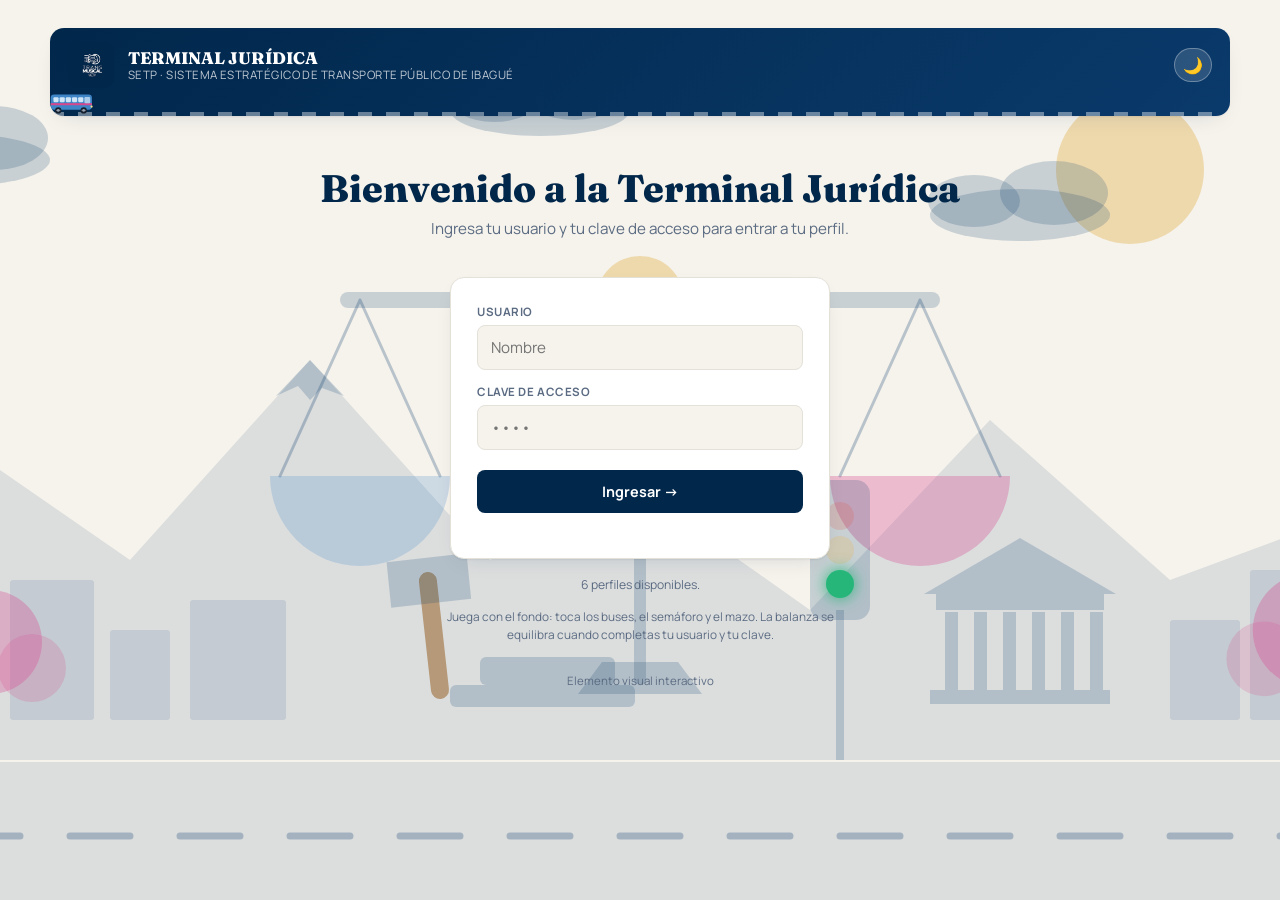
==== index.html @ da2982e4 "Terminal Juridica SETP: pagina alojada fuera de Google Co-Authored-By: Claude Sonnet 5 <noreply@anth" ====
<!DOCTYPE html>
<html lang="es">
<head>
<base target="_top">
<meta charset="utf-8">
<meta name="viewport" content="width=device-width, initial-scale=1">
<title>Terminal Jurídica · SETP</title>
<link rel="stylesheet" href="https://fonts.googleapis.com/css2?family=Fraunces:opsz,wght@9..144,600..900&family=Manrope:wght@400;500;600;700;800&family=IBM+Plex+Mono:wght@500;600&display=swap">
<style>

:root{
  --navy:#01274B; --navy-2:#0A3A6B; --blue:#3D85C6; --blue-soft:#BBD6EE;
  --ocobo:#D6488E; --ocobo-soft:#F6D6E7;
  --cream:#F6F3EC; --paper:#FFFFFF; --ink:#152238; --ink-soft:#5B6B82; --line:#E3E1D8;
  --green:#1E8F5F; --green-bg:#E3F5EC;
  --amber:#C1710A; --amber-bg:#FBEED9;
  --red:#C6362B; --red-bg:#FBE5E2;
  --shadow: 0 1px 2px rgba(1,39,75,.06), 0 8px 24px -12px rgba(1,39,75,.18);
  --radius: 14px;
}
@media (prefers-color-scheme: dark){
  :root:not([data-theme="light"]){
    --cream:#0A1526; --paper:#111F35; --ink:#EAEDF3; --ink-soft:#93A2B8; --line:#213249;
    --blue-soft:#1D3555; --ocobo-soft:#3A1E33;
    --green-bg:#123626; --amber-bg:#3A2A0C; --red-bg:#3A1613;
    --shadow: 0 1px 2px rgba(0,0,0,.4), 0 12px 28px -14px rgba(0,0,0,.6);
  }
}
:root[data-theme="dark"]{
  --cream:#0A1526; --paper:#111F35; --ink:#EAEDF3; --ink-soft:#93A2B8; --line:#213249;
  --blue-soft:#1D3555; --ocobo-soft:#3A1E33;
  --green-bg:#123626; --amber-bg:#3A2A0C; --red-bg:#3A1613;
  --shadow: 0 1px 2px rgba(0,0,0,.4), 0 12px 28px -14px rgba(0,0,0,.6);
}
*{box-sizing:border-box;}
body{background:var(--cream); color:var(--ink); font-family:'Manrope',system-ui,sans-serif; padding:0 16px; padding-block:20px 48px; min-height:100%;}
h1,h2,h3,.display{font-family:'Fraunces',Georgia,serif; text-wrap:balance;}
.mono{font-family:'IBM Plex Mono',ui-monospace,monospace; font-variant-numeric:tabular-nums;}
a{color:inherit;}
.wrap{max-width:1180px; margin:0 auto;}
button{font-family:inherit; cursor:pointer;}
input,select{font-family:inherit;}
::selection{background:var(--ocobo-soft);}

/* ---------- decorative ocobo petals ---------- */
.ocobo-field{position:relative; overflow:hidden; height:0;}
.petal{position:absolute; top:-10px; width:10px; height:14px; background:var(--ocobo); border-radius:60% 10% 60% 10%; opacity:.55; animation:fall linear infinite;}
@keyframes fall{ to{ transform:translateY(160px) rotate(200deg); opacity:0; } }
@media (prefers-reduced-motion: reduce){ .petal{animation:none; display:none;} }

/* ---------- top bar ---------- */
.topbar{display:flex; flex-wrap:wrap; align-items:center; gap:10px 14px; padding:14px 18px; background:linear-gradient(135deg,var(--navy),var(--navy-2)); border-radius:var(--radius); color:#fff; box-shadow:var(--shadow); position:relative; overflow:hidden;}
@media (max-width:560px){ .topbar .who{text-align:left;} .topbar .spacer{display:none;} .topbar{padding-bottom:16px;} }
.topbar .logo{width:46px; height:46px; border-radius:10px; flex:none; background:var(--navy);}
.topbar .brand{display:flex; flex-direction:column; line-height:1.15;}
.topbar .brand b{font-family:'Fraunces',serif; font-size:1.05rem; font-weight:800;}
.topbar .brand span{font-size:.72rem; opacity:.75; letter-spacing:.04em; text-transform:uppercase;}
.topbar .spacer{flex:1;}
.topbar .who{font-size:.85rem; text-align:right; opacity:.9;}
.topbar .who b{display:block; font-size:1rem;}
.route-track{position:absolute; left:0; right:0; bottom:0; height:3px; background:rgba(255,255,255,.18); pointer-events:none;}
.route-bus{position:absolute; bottom:-9px; font-size:20px; animation:drive 9s linear infinite;}
@keyframes drive{ 0%{left:-5%;} 100%{left:103%;} }
@media (prefers-reduced-motion: reduce){ .route-bus{animation:none; left:20px;} }
.logout-btn{background:rgba(255,255,255,.14); border:1px solid rgba(255,255,255,.3); color:#fff; padding:8px 14px; border-radius:999px; font-size:.8rem; font-weight:700;}
.logout-btn:hover{background:rgba(255,255,255,.24);}

/* ---------- login screen ---------- */
.login-hero{text-align:center; padding:38px 10px 8px;}
.login-hero h1{font-size:clamp(1.6rem,4vw,2.4rem); font-weight:800; color:var(--title); margin:10px 0 6px;}
.login-hero p{color:var(--ink-soft); max-width:480px; margin:0 auto; font-size:.95rem;}
.login-card{background:var(--paper); border:1px solid var(--line); border-radius:var(--radius); box-shadow:var(--shadow); max-width:380px; margin:30px auto 0; padding:26px 26px 22px;}
.login-card .field{display:flex; flex-direction:column; gap:6px; margin-bottom:14px;}
.login-card label{font-size:.72rem; text-transform:uppercase; letter-spacing:.05em; color:var(--ink-soft); font-weight:700;}
.login-card input{border:1px solid var(--line); border-radius:8px; padding:11px 13px; font-size:.95rem; background:var(--cream); color:var(--ink);}
.login-card input:focus{outline:none; border-color:var(--blue);}
.login-card button{width:100%; background:var(--primary); color:#fff; border:none; border-radius:8px; padding:12px; font-weight:700; font-size:.9rem; margin-top:6px;}
.login-card button:hover{filter:brightness(1.15);}
.login-card .err{color:var(--red); font-size:.78rem; min-height:1.2em; text-align:center; margin-top:8px;}
.profiles-hint{max-width:380px; margin:16px auto 0; text-align:center; font-size:.76rem; color:var(--ink-soft); line-height:1.6;}
.profiles-hint b{color:var(--ink);}

/* ---------- dashboard layout ---------- */
.grid{display:grid; grid-template-columns:2fr 1fr; gap:16px; margin-top:16px;}
.grid > *{min-width:0;}
@media (max-width:820px){ .grid{grid-template-columns:1fr;} }
.card{background:var(--paper); border:1px solid var(--line); border-radius:var(--radius); box-shadow:var(--shadow); padding:16px 18px; min-width:0;}
.card h2{font-size:1rem; margin:0 0 12px; display:flex; align-items:center; gap:8px; color:var(--title);}
.card h2 .n{margin-left:auto; font-family:'IBM Plex Mono',monospace; font-size:.75rem; color:var(--ink-soft); font-weight:600;}

.kpis{display:grid; grid-template-columns:repeat(6,1fr); gap:10px; margin:16px 0;}
@media (max-width:820px){ .kpis{grid-template-columns:repeat(3,1fr);} }
@media (max-width:480px){ .kpis{grid-template-columns:repeat(2,1fr);} }
.kpi{border-radius:12px; padding:12px 10px; color:#fff; text-align:center; box-shadow:var(--shadow); position:relative;}
.kpi .lbl{font-size:.63rem; text-transform:uppercase; letter-spacing:.05em; opacity:.85;}
.kpi .val{font-family:'IBM Plex Mono',monospace; font-weight:600; font-size:1.6rem; margin-top:2px; animation:flip .5s ease;}
@keyframes flip{ from{opacity:0; transform:translateY(6px) rotateX(40deg);} to{opacity:1; transform:none;} }
.kpi.navy{background:var(--navy);} .kpi.blue{background:var(--blue);}
.kpi.green{background:var(--green);} .kpi.amber{background:var(--amber);}
.kpi.red{background:var(--red);} .kpi.ocobo{background:var(--ocobo);}

/* balanza */
.balanza-block{text-align:center;}
.balanza-pct{font-family:'Fraunces',serif; font-weight:800; font-size:2.2rem; line-height:1;}
.balanza-pct-lbl{font-size:.7rem; text-transform:uppercase; letter-spacing:.06em; color:var(--ink-soft); margin:3px 0 6px;}
.balanza-caption{font-size:.78rem; color:var(--ink-soft); max-width:290px; margin:8px auto 0; line-height:1.45;}
.balanza-caption b{color:var(--ink);}
.beam{transform-origin:110px 46px; transition:transform 1.1s cubic-bezier(.34,1.4,.5,1);}

/* donut */
.donut-wrap{display:flex; align-items:center; gap:16px; flex-wrap:wrap;}
.donut-wrap svg{flex:none;}
.legend{display:flex; flex-direction:column; gap:6px; font-size:.8rem;}
.legend .row{display:flex; align-items:center; gap:7px;}
.legend .dot{width:10px; height:10px; border-radius:3px;}
.donut-seg{transition:stroke-dasharray 1s ease;}

/* table */
.tbl-scroll{overflow-x:auto;}
table{width:100%; border-collapse:collapse; font-size:.82rem; min-width:760px;}
th{text-align:left; font-size:.68rem; text-transform:uppercase; letter-spacing:.04em; color:var(--ink-soft); padding:6px 8px; border-bottom:2px solid var(--line);}
td{padding:7px 8px; border-bottom:1px solid var(--line); vertical-align:middle;}
tr.example-row{background:var(--ocobo-soft);}
td input,td select{width:100%; border:1px solid transparent; background:transparent; border-radius:6px; padding:4px 6px; color:var(--ink); font-size:.82rem;}
td input:hover,td select:hover{border-color:var(--line);}
td input:focus,td select:focus{border-color:var(--blue); background:var(--paper); outline:none;}
.pill{display:inline-block; padding:3px 10px; border-radius:999px; font-size:.7rem; font-weight:700; white-space:nowrap;}
.pill.vigente{background:var(--green-bg); color:var(--green);}
.pill.proximo{background:var(--amber-bg); color:var(--amber);}
.pill.vencido{background:var(--red-bg); color:var(--red);}
.pill.respondido{background:var(--blue-soft); color:var(--title);}
.del-btn{background:none; border:none; color:var(--ink-soft); font-size:1rem; line-height:1;}
.del-btn:hover{color:var(--red);}
.add-row{margin-top:10px; background:var(--blue); color:#fff; border:none; padding:8px 16px; border-radius:8px; font-weight:700; font-size:.8rem;}
.add-row:hover{filter:brightness(1.08);}

/* urgent ticker */
.ticker-item{display:flex; align-items:center; gap:10px; padding:9px 10px; border-radius:10px; margin-bottom:7px; border:1px solid var(--line);}
.ticker-item.crit{background:var(--red-bg); border-color:transparent;}
.ticker-item.warn{background:var(--amber-bg); border-color:transparent;}
.ticker-item .flag{width:6px; align-self:stretch; border-radius:4px; background:var(--ink-soft); flex:none;}
.ticker-item.crit .flag{background:var(--red);}
.ticker-item.warn .flag{background:var(--amber);}
.ticker-item .body{flex:1; min-width:0;}
.ticker-item .who{font-size:.68rem; color:var(--ink-soft); text-transform:uppercase; letter-spacing:.03em; white-space:nowrap; overflow:hidden; text-overflow:ellipsis;}
.ticker-item .what{font-size:.83rem; font-weight:600; overflow:hidden; text-overflow:ellipsis; white-space:nowrap;}
.ticker-item .when{font-family:'IBM Plex Mono',monospace; font-size:.72rem; color:var(--ink-soft); flex:none; text-align:right;}
.empty-note{color:var(--ink-soft); font-size:.85rem; text-align:center; padding:14px 0;}

/* email lock */
.mail-row{display:flex; gap:8px; align-items:center;}
.mail-row input{flex:1; border:1px solid var(--line); border-radius:8px; padding:9px 11px; font-size:.85rem; background:var(--cream); color:var(--ink);}
.mail-row input:disabled{color:var(--ink-soft);}
.lock-btn{flex:none; width:38px; height:38px; border-radius:8px; border:1px solid var(--line); background:var(--paper); font-size:1.05rem; display:flex; align-items:center; justify-content:center;}
.lock-btn.locked{background:var(--green); border-color:var(--green); color:#fff;}
.mail-note{font-size:.72rem; color:var(--ink-soft); margin-top:6px;}

/* alerta de estado */
.alert-banner{display:flex; align-items:center; gap:16px; padding:18px 20px; border-radius:var(--radius); margin:16px 0; box-shadow:var(--shadow);}
.alert-banner .icon{font-size:1.8rem; flex:none; width:52px; height:52px; border-radius:50%; display:flex; align-items:center; justify-content:center; background:rgba(255,255,255,.35);}
.alert-banner .txt b{display:block; font-family:'Fraunces',serif; font-size:1.15rem;}
.alert-banner .txt span{font-size:.82rem; opacity:.9;}
.alert-banner.green{background:var(--green); color:#fff;}
.alert-banner.amber{background:var(--amber); color:#fff;}
.alert-banner.red{background:var(--red); color:#fff;}

/* control operativo: selector + comparativos */
.selector-row{display:flex; align-items:center; gap:12px; flex-wrap:wrap; margin-bottom:4px;}
.selector-row label{font-size:.78rem; font-weight:700; color:var(--ink-soft); text-transform:uppercase; letter-spacing:.04em;}
.selector-row select{border:1px solid var(--line); border-radius:8px; padding:9px 13px; font-size:.9rem; background:var(--paper); color:var(--ink); font-weight:700; min-width:200px;}
.cmp{margin-bottom:14px;}
.cmp .cmp-lbl{display:flex; justify-content:space-between; font-size:.76rem; color:var(--ink-soft); margin-bottom:4px;}
.cmp .cmp-bar{height:10px; border-radius:6px; background:var(--line); overflow:hidden; display:flex;}
.cmp .cmp-bar i{display:block; height:100%;}
.cmp .cmp-bar i.sel{background:var(--bar-sel);}
.cmp .cmp-bar i.team{background:var(--ocobo);}
.cmp-legend{display:flex; gap:16px; font-size:.72rem; color:var(--ink-soft); margin-top:10px;}
.cmp-legend span{display:flex; align-items:center; gap:5px;}
.cmp-legend i{width:9px; height:9px; border-radius:3px; display:inline-block;}

/* solo lectura */
.readonly-note{display:inline-flex; align-items:center; gap:6px; background:var(--blue-soft); color:var(--title); font-size:.72rem; font-weight:700; padding:4px 11px; border-radius:999px;}

/* vista general: filtros y orden por columna */
.vg-toolbar{display:flex; align-items:center; gap:10px; flex-wrap:wrap; margin:0 0 12px;}
.vg-toolbar input[type=search]{flex:1 1 240px; min-width:0; border:1px solid var(--line); border-radius:8px; padding:9px 12px; font-size:.85rem; background:var(--cream); color:var(--ink);}
.vg-toolbar input:focus{outline:none; border-color:var(--blue);}
.vg-count{font-size:.78rem; color:var(--ink-soft); font-family:'IBM Plex Mono',monospace;}
.vg-clear{background:var(--blue-soft); color:var(--title); border:none; border-radius:999px; padding:7px 14px; font-size:.75rem; font-weight:700;}
.vg-clear[hidden]{display:none;}
.vg-tip{color:var(--ink-soft); font-size:.8rem; margin:-4px 0 12px;}
th.vg-th{cursor:pointer; user-select:none; white-space:nowrap; border-bottom:1px solid var(--line);}
th.vg-th:hover, th.vg-th.on{color:var(--title);}
th.vg-th .ar{opacity:.35; margin-left:4px; font-size:.7rem;}
th.vg-th.on .ar{opacity:1; color:var(--ocobo);}
th.vg-th:focus-visible{outline:2px solid var(--blue); outline-offset:-2px;}
tr.vg-filters th{padding:5px 6px 9px; text-transform:none; letter-spacing:0; font-weight:400; vertical-align:top;}
.vg-filters input,.vg-filters select{width:100%; min-width:92px; border:1px solid var(--line); border-radius:6px; padding:5px 7px; font-size:.75rem; background:var(--cream); color:var(--ink);}
.vg-filters .act, .vg-toolbar .act{border-color:var(--blue); background:var(--blue-soft);}
.vg-dates{display:flex; flex-direction:column; gap:3px;}
.vg-dates label{display:flex; align-items:center; gap:5px; font-size:.62rem; color:var(--ink-soft); text-transform:uppercase;}
.vg-dates label span{width:34px; flex:none;}

.tabs{display:flex; gap:6px; margin:16px 0 0; flex-wrap:wrap;}
.tab{padding:9px 16px; border-radius:999px; border:1px solid var(--line); background:var(--paper); font-weight:700; font-size:.82rem; color:var(--ink-soft);}
.tab.active{background:var(--primary); color:#fff; border-color:var(--primary);}

.badge-demo{display:inline-block; background:var(--amber-bg); color:var(--amber); font-size:.68rem; font-weight:700; padding:3px 9px; border-radius:999px; margin-left:8px;}
.footnote{text-align:center; color:var(--ink-soft); font-size:.72rem; margin-top:28px; line-height:1.6;}

.save-status{font-size:.72rem; color:var(--ink-soft); margin-left:10px; font-weight:600;}
.save-status.ok{color:var(--green);} .save-status.err{color:var(--red);}
.msg{font-size:.78rem; margin-top:8px; min-height:1em;} .msg.ok{color:var(--green);} .msg.err{color:var(--red);}
.pw-grid{display:grid; grid-template-columns:repeat(auto-fit,minmax(150px,1fr)); gap:8px;}
.pw-grid input{border:1px solid var(--line); border-radius:8px; padding:9px 11px; font-size:.85rem; background:var(--cream); color:var(--ink);}
.btn-sec{margin-top:10px; background:var(--primary); color:#fff; border:none; padding:9px 16px; border-radius:8px; font-weight:700; font-size:.8rem;}
.btn-sec:disabled{opacity:.6; cursor:default;}
.del-btn.confirm{color:#fff; background:var(--red); border-radius:6px; padding:3px 8px; font-size:.7rem; font-weight:700;}
.empty-row{text-align:center; color:var(--ink-soft); padding:24px 8px; font-size:.85rem;}
.loading{text-align:center; padding:110px 10px; color:var(--ink-soft); font-weight:600;}
.spin{width:34px; height:34px; border:4px solid var(--line); border-top-color:var(--seg-navy); border-radius:50%; margin:0 auto 14px; animation:rot .9s linear infinite;}
@keyframes rot{to{transform:rotate(360deg);}}
.two{display:grid; grid-template-columns:1fr 1fr; gap:16px; margin-top:16px;}
.two > *{min-width:0;}
@media (max-width:820px){ .two{grid-template-columns:1fr;} }

/* ============================================================
   ANIMACIONES: buses, semáforos, balanza, mazo, ocobos, ciudad
   ============================================================ */

/* entrada suave de cada bloque */
@keyframes rise{ from{opacity:0; transform:translateY(14px);} to{opacity:1; transform:none;} }
#body > *, .login-hero, .login-card{ animation:rise .55s cubic-bezier(.2,.8,.2,1) both; }
#body > *:nth-child(2){animation-delay:.06s;} #body > *:nth-child(3){animation-delay:.12s;}
#body > *:nth-child(4){animation-delay:.18s;} #body > *:nth-child(5){animation-delay:.24s;}
#app > :not(.petalos):not(.fondo-vivo){ position:relative; z-index:1; }

/* pétalos de ocobo cayendo (quedan detrás de las tarjetas) */
.petalos{ position:fixed; inset:0; pointer-events:none; overflow:hidden; z-index:0; }
.petalos i{ position:absolute; top:-24px; width:11px; height:15px; background:var(--ocobo); border-radius:70% 10% 70% 10%; opacity:0; animation:petalo linear infinite; }
@keyframes petalo{ 0%{transform:translate3d(0,-24px,0) rotate(0); opacity:0;} 8%{opacity:.5;} 100%{transform:translate3d(var(--dx),108vh,0) rotate(560deg); opacity:.05;} }

/* carril de la barra superior + bus */
.route-track{ height:4px; background:repeating-linear-gradient(90deg, rgba(255,255,255,.4) 0 14px, transparent 14px 28px); background-size:28px 4px; animation:carril 1.2s linear infinite; }
@keyframes carril{ to{ background-position:-28px 0; } }
.route-bus{ bottom:2px; font-size:0; }
.topbar{ padding-bottom:28px; }
.bus-svg{ display:block; }
.wh{ transform-box:fill-box; transform-origin:center; animation:rot .55s linear infinite; }

/* semáforo */
.semaforo{ display:block; }
.lamp{ opacity:.2; }
.lamp.r{ fill:#E5483B; } .lamp.a{ fill:#F5A623; } .lamp.g{ fill:#26B67A; }
.lamp.on{ opacity:1; }
.lamp.r.on{ filter:drop-shadow(0 0 5px #E5483B); animation:blink 1.1s steps(1) infinite; }
.lamp.a.on{ filter:drop-shadow(0 0 5px #F5A623); animation:pulso 1.6s ease-in-out infinite; }
.lamp.g.on{ filter:drop-shadow(0 0 5px #26B67A); animation:pulsoV 2.6s ease-in-out infinite; }
.lamp.cr{ animation:cR 7s infinite; } .lamp.cg{ animation:cG 7s infinite; } .lamp.ca{ animation:cA 7s infinite; }
@keyframes blink{ 0%,58%{opacity:1;} 59%,100%{opacity:.25;} }
@keyframes pulso{ 0%,100%{opacity:.5;} 50%{opacity:1;} }
@keyframes pulsoV{ 0%,100%{opacity:.8;} 50%{opacity:1;} }
@keyframes cR{ 0%,34%{opacity:1;} 36%,100%{opacity:.2;} }
@keyframes cG{ 0%,37%{opacity:.2;} 39%,72%{opacity:1;} 74%,100%{opacity:.2;} }
@keyframes cA{ 0%,75%{opacity:.2;} 77%,90%{opacity:1;} 92%,100%{opacity:.2;} }

/* alerta: semáforo + latido en rojo */
.alert-banner .icon{ width:46px; height:76px; border-radius:14px; background:rgba(255,255,255,.2); }
.alert-banner.red{ animation:latido 2.4s ease-in-out infinite; }
@keyframes latido{ 0%,100%{ box-shadow:var(--shadow); } 50%{ box-shadow:0 0 0 6px rgba(198,54,43,.22), var(--shadow); } }

/* iconos de derecho (quietos; se mueven al pasar el mouse o cuando son "live") */
.ico{ display:inline-block; flex:none; vertical-align:middle; overflow:visible; }
.ico [class^="ic-"], .ico .ic-dot{ animation-play-state:paused; }
.ico:hover [class^="ic-"], .ico.live [class^="ic-"], tr:hover .ico [class^="ic-"]{ animation-play-state:running; }
.ic-beam{ transform-origin:28px 14px; animation:icBeam 3.2s ease-in-out infinite; }
@keyframes icBeam{ 0%,100%{ transform:rotate(-9deg); } 50%{ transform:rotate(9deg); } }
.ic-mazo{ transform-origin:16px 46px; animation:icMazo 1.9s ease-in-out infinite; }
@keyframes icMazo{ 0%{ transform:rotate(-60deg); } 30%{ transform:rotate(0); } 36%{ transform:rotate(-9deg); } 42%{ transform:rotate(0); } 100%{ transform:rotate(-60deg); } }
.ic-spark{ animation:icSpark 1.9s ease-out infinite; opacity:0; }
@keyframes icSpark{ 0%,29%{ opacity:0; } 31%{ opacity:1; } 46%,100%{ opacity:0; } }
.ic-paper{ animation:icPaper 3.4s ease-in-out infinite; }
@keyframes icPaper{ 0%,18%,92%,100%{ transform:translateY(20px); } 45%,62%{ transform:translateY(0); } }
.ic-closed{ animation:icClosed 3.4s infinite; } .ic-open{ animation:icOpen 3.4s infinite; }
@keyframes icClosed{ 0%,15%,88%,100%{ opacity:1; } 24%,78%{ opacity:0; } }
@keyframes icOpen{ 0%,15%,88%,100%{ opacity:0; } 24%,78%{ opacity:1; } }
.ic-esc{ transform-origin:28px 28px; animation:icPulse 2.2s ease-in-out infinite; }
@keyframes icPulse{ 0%,100%{ transform:scale(1); } 50%{ transform:scale(1.09); } }
.ic-ring{ transform-origin:28px 28px; animation:icRing 2.2s ease-out infinite; }
@keyframes icRing{ 0%{ transform:scale(.8); opacity:.9; } 100%{ transform:scale(1.9); opacity:0; } }
.ic-dot{ animation:icDot 1.3s ease-in-out infinite; }
.ic-dot.d2{ animation-delay:.16s; } .ic-dot.d3{ animation-delay:.32s; }
@keyframes icDot{ 0%,55%,100%{ transform:translateY(0); } 28%{ transform:translateY(-5px); } }
.ic-lupa{ animation:icLupa 3.4s ease-in-out infinite; }
@keyframes icLupa{ 0%,100%{ transform:translate(0,0); } 25%{ transform:translate(4px,-2px); } 50%{ transform:translate(0,3px); } 75%{ transform:translate(-4px,-1px); } }
.tipo-cell{ display:flex; align-items:center; gap:8px; }

/* portada (login) */

/* KPI: brillo que recorre la tarjeta y efecto al pasar el mouse */
.kpi{ overflow:hidden; transition:transform .25s ease, box-shadow .25s ease; }
.kpi:hover{ transform:translateY(-3px); }
.kpi::after{ content:""; position:absolute; inset:0; background:linear-gradient(115deg, transparent 38%, rgba(255,255,255,.3) 50%, transparent 62%); transform:translateX(-130%); animation:brillo 4.2s ease-in-out infinite; pointer-events:none; }
.kpi:nth-child(2)::after{ animation-delay:.5s; } .kpi:nth-child(3)::after{ animation-delay:1s; } .kpi:nth-child(4)::after{ animation-delay:1.5s; }
.kpi:nth-child(5)::after{ animation-delay:2s; } .kpi:nth-child(6)::after{ animation-delay:2.5s; }
@keyframes brillo{ 0%,55%{ transform:translateX(-130%); } 80%,100%{ transform:translateX(130%); } }

/* balanza: se inclina hasta su posición y luego se mece */
.beam{ transform:rotate(var(--a,0deg)); animation:settle 1.5s cubic-bezier(.34,1.4,.5,1) both, sway 5s ease-in-out 1.5s infinite; }
@keyframes settle{ from{ transform:rotate(0deg); } }
@keyframes sway{ 0%,100%{ transform:rotate(var(--a,0deg)); } 25%{ transform:rotate(calc(var(--a,0deg) + 2.2deg)); } 75%{ transform:rotate(calc(var(--a,0deg) - 2.2deg)); } }

/* dona y barras que "se dibujan" */
.donut-seg{ animation:dib 1.1s cubic-bezier(.3,.8,.3,1) both; }
@keyframes dib{ from{ stroke-dasharray:0 400; } }
.cmp .cmp-bar i{ transform-origin:left center; animation:growx 1.1s cubic-bezier(.2,.8,.2,1) both; }
@keyframes growx{ from{ transform:scaleX(0); } }

/* Ruta de plazos: cada bus avanza hacia la bandera (fecha límite) */
.ruta-row{ display:grid; grid-template-columns:40px 1fr; gap:12px; align-items:center; padding:9px 0; border-bottom:1px dashed var(--line); }
.ruta-row:last-child{ border-bottom:0; }
.ruta-top{ display:flex; justify-content:space-between; align-items:baseline; gap:12px; font-size:.78rem; margin-bottom:2px; }
.ruta-name{ font-weight:700; white-space:nowrap; overflow:hidden; text-overflow:ellipsis; min-width:0; }
.ruta-when{ font-family:'IBM Plex Mono',monospace; font-size:.7rem; color:var(--ink-soft); flex:none; }
.ruta-row.vencido .ruta-when{ color:var(--red); font-weight:700; }
.ruta-row.proximo .ruta-when{ color:var(--amber); font-weight:700; }
.ruta-lane{ position:relative; height:32px; margin-right:16px; }
.ruta-road{ position:absolute; left:0; right:0; bottom:3px; height:8px; border-radius:4px; background:var(--navy); overflow:hidden; }
.ruta-road::after{ content:""; position:absolute; left:0; right:0; top:3px; height:2px; background:repeating-linear-gradient(90deg, rgba(255,255,255,.75) 0 7px, transparent 7px 14px); background-size:14px 2px; animation:carril 1s linear infinite; }
.ruta-fill{ position:absolute; left:0; bottom:3px; height:8px; border-radius:4px; width:var(--p); background:var(--green); transform-origin:left center; animation:growx 1.5s cubic-bezier(.22,.9,.3,1) both; z-index:1; opacity:.9; }
.ruta-row.proximo .ruta-fill{ background:var(--amber); } .ruta-row.vencido .ruta-fill{ background:var(--red); }
.ruta-bus{ position:absolute; bottom:4px; left:var(--p); translate:-100% 0; z-index:2; animation:ir 1.5s cubic-bezier(.22,.9,.3,1) both; }
.ruta-row.vencido .ruta-bus{ animation:ir 1.5s cubic-bezier(.22,.9,.3,1) both, tiembla .6s ease-in-out 1.5s infinite; }
@keyframes ir{ from{ left:0; } }
@keyframes tiembla{ 0%,100%{ transform:rotate(0); } 25%{ transform:rotate(-3deg) translateY(-1px); } 75%{ transform:rotate(3deg); } }
.ruta-flag{ position:absolute; right:-14px; bottom:3px; z-index:2; }
.ruta-flag svg{ display:block; }
.ruta-mas{ text-align:center; font-size:.75rem; color:var(--ink-soft); padding-top:6px; }
.ruta-vacia{ display:flex; align-items:center; gap:14px; padding:10px 0; color:var(--ink-soft); font-size:.88rem; overflow:hidden; }
.ruta-vacia .bus-svg{ animation:pasea 5s ease-in-out infinite alternate; }
@keyframes pasea{ from{ transform:translateX(0); } to{ transform:translateX(60px); } }
.ruta-help{ color:var(--ink-soft); font-size:.78rem; margin:-4px 0 8px; }

/* escena de ciudad (pie de página) */
.ciudad{ margin-top:26px; border-radius:var(--radius); overflow:hidden; line-height:0; }
.ciudad svg{ width:100%; height:auto; display:block; }
.bld{ fill:var(--blue-soft); opacity:.55; } .bld2{ fill:var(--line); }
.pal{ fill:var(--paper); stroke:var(--line); stroke-width:1.5; }
.via{ fill:var(--navy); }
.raya{ stroke:rgba(255,255,255,.8); stroke-width:2.4; stroke-dasharray:22 22; animation:raya 1.1s linear infinite; }
@keyframes raya{ to{ stroke-dashoffset:-44; } }
.v1{ animation:cruzar 17s linear infinite; }
.v2{ animation:cruzarIzq 26s linear infinite; animation-delay:-9s; }
@keyframes cruzar{ from{ transform:translateX(-140px); } to{ transform:translateX(1060px); } }
@keyframes cruzarIzq{ from{ transform:translateX(1060px); } to{ transform:translateX(-140px); } }
.arbol{ transform-box:fill-box; transform-origin:50% 100%; animation:mece 5s ease-in-out infinite; }
.arbol.b{ animation-delay:-1.7s; } .arbol.c{ animation-delay:-3.1s; }
@keyframes mece{ 0%,100%{ transform:rotate(-1.6deg); } 50%{ transform:rotate(1.6deg); } }
.mini-beam{ transform-box:view-box; transform-origin:500px 40px; animation:miniBal 4s ease-in-out infinite; }
@keyframes miniBal{ 0%,100%{ transform:rotate(-9deg); } 50%{ transform:rotate(9deg); } }

/* celebración al registrar una respuesta */
.celebra{ position:fixed; left:50%; bottom:42px; z-index:60; pointer-events:none; text-align:center; background:var(--paper); border:1px solid var(--line); box-shadow:var(--shadow); border-radius:18px; padding:14px 26px 16px; animation:celeb 2.6s ease both; }
.celebra b{ display:block; font-family:'Fraunces',serif; font-size:1.05rem; color:var(--title); margin-top:4px; }
.celebra span{ font-size:.78rem; color:var(--ink-soft); }
.cel-burst{ position:absolute; left:50%; top:34%; }
.cel-burst i{ position:absolute; width:10px; height:14px; background:var(--ocobo); border-radius:70% 10% 70% 10%; animation:burst 1.5s ease-out both; }
@keyframes celeb{ 0%{ opacity:0; transform:translate(-50%,34px) scale(.9); } 12%{ opacity:1; transform:translate(-50%,0) scale(1); } 86%{ opacity:1; transform:translate(-50%,0); } 100%{ opacity:0; transform:translate(-50%,-12px); } }
@keyframes burst{ from{ transform:translate(0,0) scale(.4); opacity:1; } to{ transform:translate(var(--x),var(--y)) rotate(320deg) scale(1); opacity:0; } }

@media (prefers-reduced-motion: reduce){
  *, *::before, *::after{ animation-duration:.001ms !important; animation-iteration-count:1 !important; animation-delay:0s !important; transition-duration:.001ms !important; }
  .petalos{ display:none; }
}

/* ============================================================
   V4: modo oscuro legible, ruta sin solapamientos, fondo vivo, normativa
   ============================================================ */
:root{ --title:#01274B; --primary:#01274B; --seg-navy:#01274B; --bar-sel:#01274B; --road:#01274B; --kpi-navy:#01274B; --wm:#0A3A6B; --wm-op:.11; color-scheme:light; }
@media (prefers-color-scheme: dark){
  :root:not([data-theme="light"]){ --title:#E3EEFA; --primary:#2F6DB0; --seg-navy:#7FB2E8; --bar-sel:#7FB2E8; --road:#0A2A4D; --kpi-navy:#12467F; --wm:#9CC4F0; --wm-op:.13; color-scheme:dark; }
}
:root[data-theme="dark"]{ --title:#E3EEFA; --primary:#2F6DB0; --seg-navy:#7FB2E8; --bar-sel:#7FB2E8; --road:#0A2A4D; --kpi-navy:#12467F; --wm:#9CC4F0; --wm-op:.13; color-scheme:dark; }
:root[data-theme="light"]{ color-scheme:light; }
.kpi.navy{ background:var(--kpi-navy); }
.ruta-road{ background:var(--road); box-shadow:0 0 0 1px rgba(127,178,232,.18); }
.via{ fill:var(--road); }
.semaforo rect:first-child{ stroke:#3B4F6B; stroke-width:1.2; }

/* botón claro/oscuro */
.theme-btn{ background:rgba(255,255,255,.14); border:1px solid rgba(255,255,255,.3); color:#fff; width:38px; height:34px; border-radius:999px; font-size:1rem; line-height:1; flex:none; }
.theme-btn:hover{ background:rgba(255,255,255,.26); }
.topbar .theme-btn.solo{ margin-left:auto; }

/* ruta de plazos: el bus nunca se sale del carril (ya no tapa el icono) */
.ruta-fill{ width:calc(22px + (100% - 44px) * var(--f, 0)); }
.ruta-bus{ left:calc((100% - 44px) * var(--f, 0)); translate:none; }
.ruta-vacia{ display:block; padding:6px 0 2px; }
.rv-lane{ position:relative; height:34px; overflow:hidden; border-radius:8px; margin-bottom:6px; }
.rv-lane .ruta-road{ bottom:3px; }
.rv-bus{ position:absolute; bottom:4px; left:-60px; animation:rvCruza 9s linear infinite; }
@keyframes rvCruza{ from{ left:-60px; } to{ left:100%; } }
.rv-txt{ margin:0; text-align:center; color:var(--ink-soft); font-size:.88rem; }

/* ---------- portada: fondo vivo (marca de agua animada e interactiva) ---------- */
.fondo-vivo{ position:fixed; inset:0; z-index:0; pointer-events:none; overflow:hidden; color:var(--wm); --mx:0; --my:0; --tilt:0deg; --err:0deg; }
.fv{ width:100%; height:100%; display:block; }
.fv .capa{ transition:transform .5s cubic-bezier(.2,.8,.2,1); }
.fv .l1{ transform:translate(calc(var(--mx) * -8px), calc(var(--my) * -5px)); }
.fv .l2{ transform:translate(calc(var(--mx) * -20px), calc(var(--my) * -10px)); }
.fv .l3{ transform:translate(calc(var(--mx) * -38px), calc(var(--my) * -14px)); }
.fv .wm{ fill:currentColor; opacity:var(--wm-op); }
.fv .wm2{ fill:currentColor; opacity:calc(var(--wm-op) * 1.7); }
.fv .wm-line{ stroke:currentColor; fill:none; opacity:calc(var(--wm-op) * 2.4); stroke-linecap:round; }
.fv .wm-oc{ fill:var(--ocobo); opacity:.2; }
.fv .wm-oc2{ fill:var(--ocobo); opacity:.32; }
.fv .wm-bl{ fill:var(--blue); opacity:.22; }
.fv .wm-go{ fill:#E0A93A; opacity:.35; }
.fv .nube{ animation:nube 60s linear infinite; }
.fv .nube.n2{ animation-duration:85s; animation-delay:-30s; } .fv .nube.n3{ animation-duration:70s; animation-delay:-52s; }
@keyframes nube{ from{ transform:translateX(-360px); } to{ transform:translateX(1960px); } }
.fv .nota{ animation:notaSube 9s ease-in infinite; opacity:0; }
.fv .nota.q2{ animation-delay:-2.5s; } .fv .nota.q3{ animation-delay:-5s; } .fv .nota.q4{ animation-delay:-7s; }
@keyframes notaSube{ 0%{ transform:translateY(0); opacity:0; } 15%{ opacity:.45; } 100%{ transform:translateY(-340px); opacity:0; } }
.fv .arbol{ transform-box:fill-box; transform-origin:50% 100%; animation:mece 6s ease-in-out infinite; }
.fv .arbol.b{ animation-delay:-2s; }
/* balanza gigante */
.bal-sway{ transform-origin:800px 300px; animation:balSway 7s ease-in-out infinite; }
@keyframes balSway{ 0%,100%{ transform:rotate(-1.4deg); } 50%{ transform:rotate(1.4deg); } }
.bal-beam{ transform-origin:800px 300px; transform:rotate(calc(var(--tilt) + var(--err))); transition:transform 1.1s cubic-bezier(.34,1.5,.5,1); }
.bal-glow{ opacity:0; transition:opacity .6s; }
.fondo-vivo.listo .bal-glow{ opacity:1; animation:glowP 1.6s ease-in-out infinite; }
@keyframes glowP{ 0%,100%{ transform:scale(1); } 50%{ transform:scale(1.15); } }
.bal-glow{ transform-box:fill-box; transform-origin:center; }
.fondo-vivo.st-error{ --err:13deg; }
.fondo-vivo.st-error .fv{ animation:sacude .5s ease; }
@keyframes sacude{ 0%,100%{ transform:translateX(0); } 20%{ transform:translateX(-9px); } 40%{ transform:translateX(8px); } 60%{ transform:translateX(-5px); } 80%{ transform:translateX(3px); } }
.fondo-vivo.st-ok .bal-beam{ transform:rotate(0deg); }
.fondo-vivo.st-ok .bal-glow{ opacity:1; }
/* mazo de fondo */
.mazo-fondo{ pointer-events:auto; cursor:pointer; }
.mz-mango{ transform-box:view-box; transform-origin:600px 690px; transform:rotate(-58deg); transition:transform .5s ease; }
.mazo-fondo:hover .mz-mango{ transform:rotate(-40deg); }
.mazo-fondo.golpe .mz-mango, .fondo-vivo.st-ok .mz-mango{ animation:golpeMazo .8s ease both; }
@keyframes golpeMazo{ 0%{ transform:rotate(-58deg); } 35%{ transform:rotate(0deg); } 48%{ transform:rotate(-12deg); } 60%{ transform:rotate(0deg); } 100%{ transform:rotate(-58deg); } }
.mz-chispa{ opacity:0; }
.mazo-fondo.golpe .mz-chispa, .fondo-vivo.st-ok .mz-chispa{ animation:chispa .8s ease-out both; }
@keyframes chispa{ 0%,30%{ opacity:0; } 38%{ opacity:1; } 70%,100%{ opacity:0; } }
.mz-toc{ opacity:0; font:800 30px 'Fraunces',serif; fill:var(--ocobo); }
.mazo-fondo.golpe .mz-toc, .fondo-vivo.st-ok .mz-toc{ animation:tocTxt .9s ease-out both; }
@keyframes tocTxt{ 0%,30%{ opacity:0; transform:translateY(0); } 40%{ opacity:.9; } 100%{ opacity:0; transform:translateY(-26px); } }
/* buses y semáforo de fondo (se pueden tocar) */
.vbus{ pointer-events:auto; cursor:pointer; }
.vb1{ animation:cruzaF 34s linear infinite; } .vb2{ animation:cruzaFizq 46s linear infinite; animation-delay:-18s; }
@keyframes cruzaF{ from{ transform:translateX(-260px); } to{ transform:translateX(1900px); } }
@keyframes cruzaFizq{ from{ transform:translateX(1900px); } to{ transform:translateX(-260px); } }
.vbus.acelera{ animation-duration:9s !important; }
.honk{ opacity:0; }
.honk text{ font:800 26px 'Manrope',sans-serif; fill:var(--ink); }
.honk rect{ fill:var(--paper); stroke:var(--line); stroke-width:2; }
.vbus.honk-on .honk{ animation:honkA 1.1s ease-out both; }
@keyframes honkA{ 0%{ opacity:0; transform:translateY(8px) scale(.8); } 15%{ opacity:1; transform:none; } 80%{ opacity:1; } 100%{ opacity:0; transform:translateY(-8px); } }
.fsem{ pointer-events:auto; cursor:pointer; }
.fsem .fl{ opacity:.18; transition:opacity .3s; }
.fv[data-luz="r"] .fl-r, .fv[data-luz="a"] .fl-a, .fv[data-luz="g"] .fl-g{ opacity:1; }
.fv[data-luz="r"] .fl-r{ filter:drop-shadow(0 0 8px #E5483B); } .fv[data-luz="a"] .fl-a{ filter:drop-shadow(0 0 8px #F5A623); } .fv[data-luz="g"] .fl-g{ filter:drop-shadow(0 0 8px #26B67A); }
.fun-hint{ text-align:center; max-width:420px; margin:14px auto 0; font-size:.74rem; color:var(--ink-soft); line-height:1.5; }
.login-card{ backdrop-filter:blur(2px); }

/* ---------- pestaña Normativa ---------- */
.nm-head p{ margin:0 0 10px; color:var(--ink-soft); font-size:.85rem; line-height:1.5; }
.nm-top{ display:grid; grid-template-columns:minmax(240px,300px) 1fr; gap:16px; margin-top:16px; }
.nm-top > *{ min-width:0; }
@media (max-width:820px){ .nm-top{ grid-template-columns:1fr; } }
.nm-pir{ text-align:center; }
.nm-pir svg{ width:100%; max-width:300px; height:auto; }
.pir-l{ cursor:pointer; outline:none; transition:transform .25s ease, opacity .25s; animation:rise .6s cubic-bezier(.2,.8,.2,1) both; }
.pir-l:nth-child(2){ animation-delay:.08s; } .pir-l:nth-child(3){ animation-delay:.16s; } .pir-l:nth-child(4){ animation-delay:.24s; }
.pir-l polygon{ transition:filter .25s; }
.pir-l:hover{ transform:translateY(-3px); } .pir-l:hover polygon, .pir-l:focus-visible polygon{ filter:brightness(1.15); }
.pir-l.dim{ opacity:.35; }
.pir-l text{ font:700 11px 'Manrope',sans-serif; fill:#fff; pointer-events:none; }
.pir-l .cnt{ font:800 10px 'IBM Plex Mono',monospace; }
.nm-pir small{ display:block; color:var(--ink-soft); font-size:.74rem; margin-top:6px; line-height:1.4; }
.nm-chips{ display:flex; flex-wrap:wrap; gap:8px; }
.nm-chip{ display:flex; align-items:center; gap:7px; padding:6px 12px 6px 8px; border-radius:999px; border:1px solid var(--line); background:var(--paper); color:var(--ink-soft); font-weight:700; font-size:.76rem; transition:transform .2s, box-shadow .2s, background .2s; }
.nm-chip:hover{ transform:translateY(-2px); box-shadow:var(--shadow); }
.nm-chip.on{ background:var(--primary); color:#fff; border-color:var(--primary); }
.nm-chip .ico{ width:24px; height:24px; }
.nm-panel{ margin-top:14px; padding:14px 16px; border-radius:12px; background:var(--cream); border:1px dashed var(--line); animation:rise .4s ease both; }
.nm-panel .fila{ display:flex; align-items:center; gap:16px; flex-wrap:wrap; }
.nm-num{ font-family:'Fraunces',serif; font-weight:800; font-size:3rem; line-height:1; color:var(--title); }
.nm-unit{ font-size:.78rem; color:var(--ink-soft); line-height:1.3; }
.nm-unit b{ display:block; color:var(--ink); font-size:.9rem; }
.nm-badge{ display:inline-block; padding:3px 10px; border-radius:999px; font-size:.7rem; font-weight:800; color:#fff; }
.nm-badge.ley{ background:var(--blue); } .nm-badge.juez{ background:var(--ocobo); } .nm-badge.interno{ background:var(--green); }
.nm-panel p{ margin:8px 0 0; font-size:.84rem; line-height:1.5; }
.nm-panel .ruta-lane{ margin:12px 16px 0 0; }
.nm-tools{ display:flex; gap:10px; align-items:center; flex-wrap:wrap; margin:16px 0 4px; }
.nm-tools input{ flex:1 1 220px; min-width:0; border:1px solid var(--line); border-radius:8px; padding:9px 12px; font-size:.85rem; background:var(--cream); color:var(--ink); }
.nm-tools input:focus{ outline:none; border-color:var(--blue); }
.nm-cuenta{ font-family:'IBM Plex Mono',monospace; font-size:.75rem; color:var(--ink-soft); }
.nm-limpiar{ background:var(--blue-soft); color:var(--title); border:none; border-radius:999px; padding:7px 14px; font-size:.75rem; font-weight:700; }
.nm-limpiar[hidden]{ display:none; }
.nm-grid{ display:grid; grid-template-columns:repeat(auto-fill,minmax(270px,1fr)); gap:12px; margin-top:10px; align-items:start; }
.nm-card{ position:relative; background:var(--paper); border:1px solid var(--line); border-top:4px solid var(--nc,#3D85C6); border-radius:12px; padding:12px 14px 12px; cursor:pointer; outline:none; box-shadow:var(--shadow); transition:transform .22s ease, box-shadow .22s ease; animation:rise .45s cubic-bezier(.2,.8,.2,1) both; }
.nm-card:hover, .nm-card:focus-visible{ transform:translateY(-3px); }
.nm-card:focus-visible{ box-shadow:0 0 0 3px var(--blue-soft), var(--shadow); }
.nm-card .nv{ display:inline-block; font-size:.62rem; font-weight:800; letter-spacing:.06em; text-transform:uppercase; padding:2px 8px; border-radius:999px; background:var(--nc,#3D85C6); color:#fff; }
.nm-card h3{ margin:8px 0 2px; font-size:1.02rem; color:var(--title); }
.nm-card .ti{ font-size:.76rem; font-weight:700; color:var(--ink-soft); }
.nm-card .rs{ font-size:.82rem; line-height:1.45; margin:8px 0 0; }
.nm-card .mas{ display:grid; grid-template-rows:0fr; transition:grid-template-rows .35s ease; }
.nm-card .mas > div{ overflow:hidden; }
.nm-card.open .mas{ grid-template-rows:1fr; }
.nm-card ul{ margin:10px 0 6px; padding-left:18px; font-size:.8rem; line-height:1.5; }
.nm-card ul li{ margin-bottom:5px; }
.nm-card .uso{ font-size:.78rem; background:var(--cream); border-radius:8px; padding:8px 10px; margin:8px 0 6px; }
.nm-card .uso b{ color:var(--title); }
.nm-card a{ font-size:.78rem; font-weight:800; color:var(--blue); text-decoration:none; }
.nm-card a:hover{ text-decoration:underline; }
.nm-card .pie{ display:flex; justify-content:space-between; align-items:center; margin-top:8px; font-size:.72rem; color:var(--ink-soft); }
.nm-card .flecha{ transition:transform .3s; display:inline-block; } .nm-card.open .flecha{ transform:rotate(180deg); }
.nm-card .tags{ display:flex; gap:4px; flex-wrap:wrap; margin-top:8px; }
.nm-card .tags .ico{ width:20px; height:20px; }
.nm-vacio{ grid-column:1/-1; text-align:center; color:var(--ink-soft); padding:26px 0; font-size:.88rem; }
.fv .raya{ stroke-dasharray:60 50; stroke-width:7; animation:rayaF 3s linear infinite; }
@keyframes rayaF{ to{ stroke-dashoffset:-110; } }
.nm-grid.quieta .nm-card{ animation:none; }
</style>
</head>
<body>
<div class="wrap" id="app"></div>
<script>
window.addEventListener("error", function(ev){
  var a = document.getElementById("app");
  if(a && !a.children.length) a.innerHTML = '<div style="text-align:center;padding:90px 16px;font-family:sans-serif;color:#5B6B82"><b>No se pudo cargar la página.</b><br>Actualiza con Ctrl + F5 o ábrela en una ventana privada.<br><small>' + String(ev.message || "").replace(/</g, "&lt;") + '</small></div>';
});
</script>
<script>
(function(){
"use strict";

const LOGO = "[data-uri]";
const TERMINO_SUGERIDO = {
  "DERECHO DE PETICIÓN (GENERAL)":15, "DERECHO DE PETICIÓN (DOCUMENTOS / INFORMACIÓN)":10,
  "DERECHO DE PETICIÓN (CONSULTA)":30, "PQR":15, "TUTELA":2, "INCIDENTE DE DESACATO":3,
  "ACCIÓN POPULAR":10, "DEMANDA (PROCESO CONTENCIOSO ADMINISTRATIVO)":30, "SOLICITUD ENTE DE CONTROL":15
};

/* ===================== ESTADO EN MEMORIA (la verdad vive en la hoja de Google) ===================== */
let TIPOS = Object.keys(TERMINO_SUGERIDO), DEPENDENCIAS = ["Jurídica"];
let HOLIDAY_SET = new Set();
let TODAY = (function(){ const d=new Date(); d.setHours(0,0,0,0); return d; })();
let TOKEN = null, ME = null, PROFILES = [], CASOS = [];
let viewTab = "mine", controlSelected = null;
let mailMsg = {t:"", ok:true}, pwMsg = {t:"", ok:true};
const mem = {};
function store(k, v){
  try{ if(v===undefined) return sessionStorage.getItem(k); if(v===null) sessionStorage.removeItem(k); else sessionStorage.setItem(k,v); }
  catch(e){ if(v===undefined) return mem[k]||null; if(v===null) delete mem[k]; else mem[k]=v; }
}

/* ===================== COMUNICACIÓN CON EL SERVIDOR (Apps Script) ===================== */
/* Dos formas de hablar con el servidor:
   - dentro de la página de Apps Script: google.script.run
   - en la página alojada fuera de Google (GitHub Pages, tu sitio): fetch, que no depende de las cuentas de Google del navegador.
   (Las barras de la dirección van escapadas: Google recorta el código que contenga "//" dentro de un texto.) */
const API_URL = "https:\/\/script.google.com\/macros\/s\/AKfycbwh302sYjlWRCTS20Gxzsj8T_u7Iw7bmPA3d-RcVZ0bCPAmp0thRFHKaX_m3gfFpiTQNg\/exec";
function api(fn, ...args){
  return (window.google && google.script && google.script.run) ? apiGoogle(fn, args) : apiWeb(fn, args);
}
async function apiWeb(fn, args){
  let r;
  try{
    const resp = await fetch(API_URL, {method:"POST", headers:{"Content-Type":"text/plain;charset=utf-8"}, body:JSON.stringify({fn:fn, args:args}), redirect:"follow"});
    r = await resp.json();
  }catch(e){ throw new Error("No hay conexión con el servidor."); }
  if(r && r.ok===false){ if(r.auth) sesionExpirada(); throw new Error(r.error || "Error"); }
  return r;
}
function apiGoogle(fn, args){
  return new Promise((resolve, reject)=>{
    google.script.run
      .withSuccessHandler(r=>{
        if(r && r.ok===false){ if(r.auth) sesionExpirada(); return reject(new Error(r.error||"Error")); }
        resolve(r);
      })
      .withFailureHandler(e=>reject(new Error((e && e.message) || "Error de conexión")))
      [fn](...args);
  });
}
function sesionExpirada(){
  TOKEN=null; ME=null; store("tj_token", null);
  renderLogin("Tu sesión expiró. Ingresa de nuevo.");
}

/* ===================== UTIL ===================== */
function el(html){ const t=document.createElement("template"); t.innerHTML=html.trim(); return t.content.firstChild; }
function fmt(dt){ if(!dt) return "—"; return String(dt.getDate()).padStart(2,"0")+"/"+String(dt.getMonth()+1).padStart(2,"0")+"/"+dt.getFullYear(); }
function esc(s){ return (s==null?"":String(s)).replace(/[&<>"']/g, m=>({"&":"&amp;","<":"&lt;",">":"&gt;",'"':"&quot;","'":"&#39;"}[m])); }
function iso(dt){ return dt.getFullYear()+"-"+String(dt.getMonth()+1).padStart(2,"0")+"-"+String(dt.getDate()).padStart(2,"0"); }
function rolTexto(u){ return u.coord ? "Directora Jurídica" : "Profesional jurídica"; }

/* ===================== NEGOCIO: días hábiles colombianos ===================== */
function isBusinessDay(dt){
  const dow = dt.getDay();
  if(dow===0||dow===6) return false;
  return !HOLIDAY_SET.has(iso(dt));
}
function addWorkdays(startIso, n){
  let dt = new Date(startIso+"T00:00:00"), count = 0;
  while(count < n){ dt.setDate(dt.getDate()+1); if(isBusinessDay(dt)) count++; }
  return dt;
}
function networkdays(fromDt, toDt){
  if(fromDt>toDt) return -networkdays(toDt,fromDt);
  let c=0; const dt=new Date(fromDt);
  while(dt<=toDt){ if(isBusinessDay(dt)) c++; dt.setDate(dt.getDate()+1); }
  return c;
}
function computeCase(c){
  const limite = addWorkdays(c.recepcion, c.termino);
  limite.setHours(0,0,0,0);
  let estado; const dias = Math.round((limite-TODAY)/86400000);
  if(c.respuesta){ estado="respondido"; }
  else if(limite < TODAY){ estado="vencido"; }
  else if(networkdays(new Date(TODAY.getTime()+86400000), limite) <= 3){ estado="proximo"; }
  else { estado="vigente"; }
  return Object.assign({}, c, {limite, dias:Math.max(dias,0), estado});
}
function casosDe(pid){ return CASOS.filter(c=>c.owner===pid); }
function computeAll(pid){ return casosDe(pid).map(computeCase); }
function counters(list){ const c={vigente:0,proximo:0,vencido:0,respondido:0}; list.forEach(x=>c[x.estado]++); return c; }
function urgentListFor(pid, list){ return list.filter(x=>x.estado!=="respondido").sort((a,b)=>a.limite-b.limite); }

/* ===================== CARGA DE DATOS ===================== */
async function cargar(){
  const r = await api("datos", TOKEN);
  ME = r.yo;
  PROFILES = r.usuarios.map(u=>Object.assign({}, u, {coord: u.rol==="coord"}));
  CASOS = r.casos;
  HOLIDAY_SET = new Set(r.festivos);
  TIPOS = r.tipos; DEPENDENCIAS = r.dependencias;
  const p = r.hoy.split("-"); TODAY = new Date(+p[0], +p[1]-1, +p[2]);
}
function miPerfil(){ return PROFILES.find(p=>p.id===ME.id) || {id:ME.id, nombre:ME.nombre, coord:ME.rol==="coord"}; }

/* ===================== GUARDADO AUTOMÁTICO ===================== */
const dirty = new Set(), timers = {};
let cola = Promise.resolve();
function setStatus(t, cls){ const e=document.getElementById("save-status"); if(e){ e.textContent=t; e.className="save-status "+(cls||""); } }
function programarGuardado(id){ dirty.add(id); clearTimeout(timers[id]); setStatus("Editando…",""); timers[id]=setTimeout(()=>guardarYa(id), 700); }
function guardarYa(id){
  clearTimeout(timers[id]); delete timers[id];
  cola = cola.then(async ()=>{
    if(!dirty.has(id)) return;
    const c = CASOS.find(x=>x.id===id); if(!c){ dirty.delete(id); return; }
    dirty.delete(id); setStatus("Guardando…","");
    try{
      await api("guardarCaso", TOKEN, {id:c.id, tipo:c.tipo, radicado:c.radicado, recepcion:c.recepcion, asunto:c.asunto,
        dependencia:c.dependencia, termino:c.termino, respuesta:c.respuesta, ubicacion:c.ubicacion});
      setStatus("✓ Guardado","ok");
    }catch(e){ dirty.add(id); setStatus("⚠ No se pudo guardar: "+e.message,"err"); }
  });
  return cola;
}
function guardarPendientes(){ return Promise.all([...dirty].map(id=>guardarYa(id))); }

async function refrescar(){
  if(!TOKEN) return;
  await guardarPendientes();
  try{
    const antes = JSON.stringify(CASOS);
    const tabAntes = viewTab;
    const r = await api("datos", TOKEN);
    if(viewTab==="mine" || tabAntes==="mine" || viewTab==="norma") return;      // no pisar la edición propia
    const a = document.activeElement;
    if(a && a.matches && a.matches("#vg-host input, #vg-host select")) return;   // está escribiendo un filtro: se actualiza en el próximo ciclo
    if(JSON.stringify(r.casos) !== antes){ CASOS = r.casos; PROFILES = r.usuarios.map(u=>Object.assign({}, u, {coord:u.rol==="coord"})); render(); }
  }catch(e){ /* silencioso */ }
}
setInterval(()=>{ if(TOKEN && viewTab!=="mine" && viewTab!=="norma") refrescar(); }, 60000);

/* ===================== LOGIN ===================== */
function renderLogin(msg){
  const app = document.getElementById("app");
  app.innerHTML = `
    ${fondoVivo()}
    ${petalos(8)}
    <div class="topbar">
      <img class="logo" src="${LOGO}" alt="SETP Trans Musical"/>
      <div class="brand"><b>TERMINAL JURÍDICA</b><span>SETP · Sistema Estratégico de Transporte Público de Ibagué</span></div>
      <div class="route-track"><span class="route-bus">${busSvg()}</span></div>
      ${temaBtn("solo")}
    </div>
    <div class="login-hero">
      <h1>Bienvenido a la Terminal Jurídica</h1>
      <p>Ingresa tu usuario y tu clave de acceso para entrar a tu perfil.</p>
    </div>
    <div class="login-card">
      <div class="field"><label>Usuario</label><input type="text" id="in-user" placeholder="Nombre" autocomplete="username"/></div>
      <div class="field"><label>Clave de acceso</label><input type="password" id="in-pass" placeholder="••••" autocomplete="current-password"/></div>
      <button id="btn-login">Ingresar →</button>
      <div class="err" id="login-err">${esc(msg||"")}</div>
    </div>
    <div class="profiles-hint">6 perfiles disponibles.</div>
    <div class="fun-hint">Juega con el fondo: toca los buses, el semáforo y el mazo. La balanza se equilibra cuando completas tu usuario y tu clave.</div>
    <div class="footnote">Elemento visual interactivo</div>`;
  const userI=document.getElementById("in-user"), passI=document.getElementById("in-pass"),
        err=document.getElementById("login-err"), btn=document.getElementById("btn-login");
  const fondo = document.querySelector(".fondo-vivo");
  const pesar = () => {                      // la balanza del fondo pesa lo que escribes
    if(!fondo) return;
    const u = Math.min(userI.value.length, 6) / 6, pw = Math.min(passI.value.length, 4) / 4;
    fondo.style.setProperty("--tilt", ((pw - u) * 11).toFixed(1) + "deg");
    fondo.classList.toggle("listo", userI.value.length >= 3 && passI.value.length >= 3);
  };
  userI.addEventListener("input", pesar); passI.addEventListener("input", pesar);
  async function tryLogin(){
    if(!userI.value.trim() || !passI.value){ err.textContent="Escribe tu usuario y tu clave."; return; }
    btn.disabled=true; btn.textContent="Ingresando…"; err.textContent="";
    try{
      const r = await api("login", userI.value, passI.value);
      TOKEN = r.token; store("tj_token", TOKEN);
      if(fondo && !REDUCE){ fondo.classList.add("st-ok"); await new Promise(res=>setTimeout(res, 900)); }   // el mazo golpea y la balanza se equilibra
      await cargar(); viewTab="mine"; controlSelected=null; mailMsg={t:"",ok:true}; pwMsg={t:"",ok:true};
      render();
    }catch(e){
      err.textContent=e.message; passI.value=""; btn.disabled=false; btn.textContent="Ingresar →";
      if(fondo){ fondo.classList.remove("st-ok"); fondo.classList.add("st-error"); setTimeout(()=>fondo.classList.remove("st-error"), 1300); pesar(); }
    }
  }
  btn.addEventListener("click", tryLogin);
  passI.addEventListener("keydown", e=>{ if(e.key==="Enter") tryLogin(); });
  userI.addEventListener("keydown", e=>{ if(e.key==="Enter") passI.focus(); });
  wireFondo(); wireTema();
}

/* ===================== TOPBAR ===================== */
function topbar(profile){
  return `
    <div class="topbar">
      <img class="logo" src="${LOGO}" alt="SETP"/>
      <div class="brand"><b>TERMINAL JURÍDICA</b><span>${esc(rolTexto(profile))}</span></div>
      <div class="route-track"><span class="route-bus">${busSvg()}</span></div>
      <div class="spacer"></div>
      <div class="who"><b>${esc(profile.nombre)}</b>SETP · Dependencia Jurídica</div>
      ${temaBtn()}
      <button class="logout-btn" id="btn-logout">Cerrar sesión</button>
    </div>`;
}

/* ===================== BALANZA SVG (autoexplicativa) ===================== */
function balanzaSvg(pctBueno, nombre){
  // pctBueno 0..1 = proporcion de actuaciones AL DIA (vigente+respondido) sobre el total -> angulo -20..20
  const angle = (0.5-pctBueno)*40; // negativo = baja el lado "Al dia" (izquierda); positivo = baja "Vencido"
  const color = pctBueno>=0.7 ? "var(--green)" : pctBueno>=0.4 ? "var(--amber)" : "var(--red)";
  const pct = Math.round(pctBueno*100);
  return `
  <div class="balanza-block">
    <div class="balanza-pct" style="color:${color}">${pct}%</div>
    <div class="balanza-pct-lbl">de cumplimiento</div>
    <svg width="220" height="146" viewBox="0 0 220 146" style="max-width:100%; height:auto;">
      <line x1="110" y1="46" x2="110" y2="112" stroke="var(--ink-soft)" stroke-width="5" stroke-linecap="round"/>
      <ellipse cx="110" cy="116" rx="26" ry="6" fill="var(--line)"/>
      <g class="beam" style="--a:${angle}deg">
        <line x1="20" y1="46" x2="200" y2="46" stroke="${color}" stroke-width="5" stroke-linecap="round"/>
        <line x1="30" y1="46" x2="30" y2="70" stroke="${color}" stroke-width="3"/>
        <line x1="190" y1="46" x2="190" y2="70" stroke="${color}" stroke-width="3"/>
        <path d="M14,70 A16,16 0 0 0 46,70 Z" fill="${color}" opacity=".85"/>
        <path d="M174,70 A16,16 0 0 0 206,70 Z" fill="${color}" opacity=".85"/>
        <text x="30" y="65" text-anchor="middle" font-size="12" fill="#fff" font-weight="700">✓</text>
        <text x="190" y="65" text-anchor="middle" font-size="12" fill="#fff" font-weight="700">!</text>
        <circle cx="110" cy="46" r="7" fill="${color}"/>
      </g>
      <text x="30" y="138" text-anchor="middle" font-size="10" fill="var(--ink-soft)" font-family="Manrope">Al día</text>
      <text x="190" y="138" text-anchor="middle" font-size="10" fill="var(--ink-soft)" font-family="Manrope">Vencido</text>
    </svg>
    <div class="balanza-caption">Cumplimiento de <b>${esc(nombre)}</b>: entre más actuaciones vencidas tenga, más se inclina la balanza hacia el lado "¡Vencido!".</div>
  </div>`;
}

/* ===================== DONUT SVG ===================== */
function donutSvg(counts){
  const total = counts.vigente+counts.proximo+counts.vencido+counts.respondido;
  const segs = [
    {n:counts.vigente, c:"var(--green)"},
    {n:counts.proximo, c:"var(--amber)"},
    {n:counts.vencido, c:"var(--red)"},
    {n:counts.respondido, c:"var(--seg-navy)"}
  ];
  const R=52, C=2*Math.PI*R;
  let acc=0, paths="";
  segs.forEach(s=>{
    const frac = total? s.n/total : 0;
    const len = frac*C;
    paths += `<circle class="donut-seg" cx="70" cy="70" r="${R}" fill="none" stroke="${s.c}" stroke-width="20"
      stroke-dasharray="${len} ${C-len}" stroke-dashoffset="${-acc}" transform="rotate(-90 70 70)"/>`;
    acc += len;
  });
  return `<svg width="140" height="140" viewBox="0 0 140 140">
    ${total? paths : `<circle cx="70" cy="70" r="${R}" fill="none" stroke="var(--line)" stroke-width="20"/>`}
    <text x="70" y="66" text-anchor="middle" font-family="Fraunces,serif" font-weight="700" font-size="26" fill="var(--ink)">${total}</text>
    <text x="70" y="84" text-anchor="middle" font-size="9" fill="var(--ink-soft)" font-family="Manrope">casos</text>
  </svg>`;
}



function estadoPill(estado){
  const map = {vigente:["Vigente","vigente"], proximo:["Próximo a vencer","proximo"], vencido:["Venció","vencido"], respondido:["Respondido","respondido"]};
  const [txt,cls] = map[estado];
  return `<span class="pill ${cls}">${txt}</span>`;
}

/* ===================== ANIMACIONES (SVG + CSS; respetan "reducir movimiento") ===================== */
const REDUCE = !!(window.matchMedia && matchMedia("(prefers-reduced-motion: reduce)").matches);

function busG(color){
  return `<rect x="1" y="2" width="60" height="22" rx="5" fill="${color}"/>
    <rect x="1" y="14.5" width="60" height="3" fill="#D6488E"/>
    ${[5,14,23,32,41].map(x=>`<rect x="${x}" y="6" width="7.5" height="7" rx="1.5" fill="#CDE5F7"/>`).join("")}
    <rect x="50" y="5.5" width="8.5" height="9" rx="1.5" fill="#AACDEC"/>
    <circle cx="60.5" cy="19.5" r="1.6" fill="#FFE282"/>
    ${[12,49].map(x=>`<g class="wh"><circle cx="${x}" cy="25" r="4.6" fill="#141E2C"/><circle cx="${x}" cy="25" r="1.9" fill="#96A0AF"/><path d="M${x-3.2} 25h6.4" stroke="#96A0AF" stroke-width="1"/></g>`).join("")}`;
}
function busSvg(color, w){
  w = w || 44;
  return `<svg class="bus-svg" viewBox="0 0 64 30" width="${w}" height="${Math.round(w*30/64)}" aria-hidden="true">${busG(color || "#3D85C6")}</svg>`;
}

/* semáforo: nivel red|amber|green fijo (con brillo/parpadeo) o cicla=true (rojo→verde→ámbar en bucle) */
function semaforoSvg(nivel, cicla, h){
  h = h || 78;
  const on = {red:"r", amber:"a", green:"g"}[nivel];
  const lamps = [["r",22],["a",46],["g",70]].map(([k,y])=>
    `<circle class="lamp ${k} ${cicla ? "c"+k : (on===k ? "on" : "")}" cx="20" cy="${y}" r="9.5"/>`).join("");
  return `<svg class="semaforo" viewBox="0 0 40 92" width="${Math.round(h*40/92)}" height="${h}" aria-hidden="true"><rect x="4" y="2" width="32" height="88" rx="9" fill="#141E2C"/>${lamps}</svg>`;
}

/* iconos de derecho según el tipo de actuación (los mismos que llegan animados en el correo) */
function tipoKey(t){
  t = String(t||"").toUpperCase();
  if(t.includes("TUTELA")) return "balanza";
  if(t.includes("DESACATO") || t.includes("DEMANDA")) return "mazo";
  if(t.includes("PETICI")) return "carta";
  if(t.includes("POPULAR")) return "escudo";
  if(t.includes("PQR")) return "burbuja";
  if(t.includes("CONTROL")) return "lupa";
  return "balanza";
}
const TIPO_ICONO_TXT = {balanza:"Balanza de la justicia", mazo:"Mazo judicial", carta:"Carta de petición", escudo:"Escudo de derechos colectivos", burbuja:"Queja o reclamo", lupa:"Lupa de ente de control"};
function tipoIcono(tipo, size, live){
  const k = tipoKey(tipo), tile = "";
  const cuerpo = {
    balanza: `<path d="M28 14V44" stroke="var(--ink)" stroke-width="3" stroke-linecap="round"/><path d="M19 48h18l-4-6H23z" fill="var(--ink)"/>
      <g class="ic-beam"><path d="M11 14H45" stroke="var(--ink)" stroke-width="2.6" stroke-linecap="round"/>
        <path d="M11 14l-8 12M11 14l8 12M45 14l-8 12M45 14l8 12" stroke="var(--ink)" stroke-width=".9" fill="none"/>
        <path d="M2.5 26a8.5 8.5 0 0 0 17 0z" fill="#3D85C6"/><path d="M36.5 26a8.5 8.5 0 0 0 17 0z" fill="#D6488E"/></g>
      <circle cx="28" cy="14" r="3" fill="#E0A93A"/>`,
    mazo: `<rect x="24" y="39.5" width="27" height="5.5" rx="2" fill="var(--ink)"/><rect x="18" y="45" width="37" height="4.5" rx="2" fill="#3D85C6"/>
      <g class="ic-mazo"><path d="M16 46L33.3 32.5" stroke="#966228" stroke-width="3.6" stroke-linecap="round"/>
        <path d="M41.9 35.9L34.7 41.6L24.8 29L32 23.3z" fill="var(--ink)"/></g>
      <g class="ic-spark" stroke="#E0A93A" stroke-width="1.6" stroke-linecap="round"><path d="M36 37l-4-3M39 36l2-5M42 39l5-2M37 34l-1-5"/></g>`,
    carta: `<rect x="9" y="22" width="38" height="25" rx="3" fill="#3D85C6"/>
      <path class="ic-open" d="M9 22h38L28 8z" fill="#BBD6EE"/>
      <g class="ic-paper"><rect x="15" y="12" width="26" height="24" rx="2" fill="#fff"/><path d="M19 20h18M19 25h18M19 30h10" stroke="#BBD6EE" stroke-width="1.6" stroke-linecap="round"/><path d="M19 16h6" stroke="#D6488E" stroke-width="1.8" stroke-linecap="round"/></g>
      <path d="M9 47V25l19 14 19-14v22z" fill="#2F6BA6"/><path d="M9 47l19-14 19 14z" fill="#3778B5"/>
      <g class="ic-closed"><path d="M9 22h38L28 36z" fill="#5C9BD3"/><circle cx="28" cy="33" r="3.2" fill="#D6488E"/></g>`,
    escudo: `<circle class="ic-ring" cx="28" cy="28" r="16" fill="none" stroke="#3D85C6" stroke-width="1.6"/>
      <g class="ic-esc"><path d="M28 8l16 5v15l-8 12-8 8-8-8-8-12V13z" fill="var(--ink)"/><path d="M28 11.5l13 4v12.5l-6 10-7 7-7-7-6-10V15.5z" fill="#3D85C6"/>
        <path d="M21 27l5.5 6L36 21" stroke="#fff" stroke-width="3.6" fill="none" stroke-linecap="round" stroke-linejoin="round"/></g>`,
    burbuja: `<rect x="8" y="10" width="41" height="27" rx="7" fill="#3D85C6"/><path d="M15 35l-2 12 13-11z" fill="#3D85C6"/>
      <circle class="ic-dot d1" cx="20" cy="23.5" r="2.9" fill="#fff"/><circle class="ic-dot d2" cx="28.5" cy="23.5" r="2.9" fill="#fff"/><circle class="ic-dot d3" cx="37" cy="23.5" r="2.9" fill="#fff"/>`,
    lupa: `<rect x="8" y="8" width="26" height="22" rx="3" fill="#fff"/><path d="M12 14h18M12 19h18M12 24h10" stroke="#BBD6EE" stroke-width="1.6" stroke-linecap="round"/>
      <g class="ic-lupa"><circle cx="26" cy="25" r="11.5" fill="rgba(223,238,250,.85)" stroke="var(--ink)" stroke-width="3.2"/><path d="M34.5 33.5l11 11" stroke="#D6488E" stroke-width="5" stroke-linecap="round"/></g>`
  }[k];
  size = size || 34;
  return `<svg class="ico${live ? " live" : ""}" viewBox="0 0 56 56" width="${size}" height="${size}" role="img" aria-label="${TIPO_ICONO_TXT[k]}">${tile}${cuerpo}</svg>`;
}

/* pétalos de ocobo cayendo */
function petalos(n){
  if(REDUCE) return "";
  let h = "";
  for(let i=0;i<n;i++){
    const dur = 10 + (i*7)%9, left = (i*37+11)%100, dx = (i%2 ? 1 : -1) * (40 + (i*23)%70);
    h += `<i style="left:${left}%;animation-duration:${dur}s;animation-delay:${-((i*5)%dur)}s;--dx:${dx}px"></i>`;
  }
  return `<div class="petalos" aria-hidden="true">${h}</div>`;
}

/* escena de ciudad: Palacio de Justicia con balanza, ocobos meciéndose, semáforo y buses en la vía */
function escenaCiudad(){
  const arbol = (x, cls) => `<g class="arbol ${cls||""}"><rect x="${x-2.5}" y="74" width="5" height="34" rx="2" fill="#6B4B3A"/>
    <circle cx="${x}" cy="66" r="15" fill="#D6488E"/><circle cx="${x-12}" cy="74" r="10" fill="#D6488E"/><circle cx="${x+12}" cy="74" r="10" fill="#D6488E"/>
    <circle cx="${x-4}" cy="61" r="5" fill="#E86EA8"/><circle cx="${x+8}" cy="70" r="4" fill="#E86EA8"/></g>`;
  const bld = (x,w,h) => `<rect class="bld" x="${x}" y="${108-h}" width="${w}" height="${h}" rx="2"/>`;
  return `<div class="ciudad" aria-hidden="true"><svg viewBox="0 0 1000 132" preserveAspectRatio="xMidYMax slice">
    ${bld(20,50,46)}${bld(78,38,70)}${bld(126,60,38)}${bld(210,44,58)}${bld(262,36,40)}${bld(300,52,66)}
    ${bld(620,46,54)}${bld(674,36,72)}${bld(718,58,42)}${bld(790,40,60)}${bld(836,54,44)}${bld(900,44,64)}
    ${arbol(160,"a")}${arbol(392,"b")}${arbol(606,"c")}${arbol(880,"a")}
    <g>
      <rect class="pal" x="436" y="100" width="128" height="8" rx="1"/>
      ${[0,1,2,3,4].map(i=>`<rect class="pal" x="${448+i*23}" y="60" width="9" height="40"/>`).join("")}
      <rect class="pal" x="440" y="52" width="120" height="8"/><polygon class="pal" points="436,52 500,24 564,52"/>
      <g class="mini-beam"><path d="M486 40H514" stroke="#3D85C6" stroke-width="2.4" stroke-linecap="round"/><path d="M486 40l-5 9h10zM514 40l-5 9h10z" fill="#D6488E"/></g>
      <rect x="499" y="40" width="2" height="12" fill="#3D85C6"/><circle cx="500" cy="40" r="2.6" fill="#E0A93A"/>
    </g>
    <g transform="translate(958,0)"><rect x="-2" y="50" width="4" height="58" fill="#141E2C"/>
      <rect x="-9" y="26" width="18" height="46" rx="6" fill="#141E2C"/>
      <circle class="lamp r cr" cx="0" cy="36" r="5"/><circle class="lamp a ca" cx="0" cy="49" r="5"/><circle class="lamp g cg" cx="0" cy="62" r="5"/></g>
    <rect class="via" x="0" y="106" width="1000" height="26"/><line class="raya" x1="0" y1="119" x2="1000" y2="119"/>
    <g class="v1"><g transform="translate(0,84)">${busG("#3D85C6")}</g></g>
    <g class="v2"><g transform="translate(62,108) scale(-1,1)">${busG("#D6488E")}</g></g>
  </svg></div>`;
}

/* números que suben hasta su valor (KPI y % de cumplimiento) */
function animarNumeros(root){
  if(REDUCE || !root) return;
  root.querySelectorAll(".kpi .val, .balanza-pct, .nm-num").forEach(el=>{
    const m = /^(\d+)(%?)$/.exec(el.textContent.trim()); if(!m) return;
    const fin = +m[1], suf = m[2], t0 = performance.now(), dur = 900;
    el.textContent = "0" + suf;
    const paso = t => { const k = Math.min(1, (t - t0) / dur), e = 1 - Math.pow(1 - k, 3); el.textContent = Math.round(fin * e) + suf; if(k < 1) requestAnimationFrame(paso); };
    requestAnimationFrame(paso);
  });
}

/* Ruta de plazos: cada actuación pendiente es un bus que avanza hacia la bandera = fecha límite */
function rutaPlazos(items, max){
  max = max || 8;
  const pend = items.filter(x=>x.estado!=="respondido").sort((a,b)=>a.limite-b.limite);
  if(!pend.length) return `<div class="ruta-vacia"><div class="rv-lane"><div class="ruta-road"></div><div class="rv-bus">${busSvg("#3D85C6",44)}</div></div><p class="rv-txt">🌸 Ruta despejada: no hay actuaciones pendientes.</p></div>`;
  const manana = new Date(TODAY.getTime() + 86400000);
  const filas = pend.slice(0, max).map(c=>{
    const desde = new Date(new Date(c.recepcion + "T00:00:00").getTime() + 86400000);
    const hechos = c.estado==="vencido" ? c.termino : Math.max(0, Math.min(c.termino, networkdays(desde, TODAY)));
    const p = Math.round(Math.min(1, hechos / Math.max(1, c.termino)) * 100);
    const rest = c.limite > TODAY ? networkdays(manana, c.limite) : 0;
    const cuando = c.estado==="vencido" ? "¡Pasó la parada! · venció " + fmt(c.limite)
      : c.limite.getTime()===TODAY.getTime() ? "Vence hoy"
      : rest + (rest===1 ? " día háb. · " : " días háb. · ") + fmt(c.limite);
    const col = c.estado==="vencido" ? "#E5483B" : c.estado==="proximo" ? "#F0A020" : "#3D85C6";
    const nombre = (c.who ? c.who + " · " : "") + (c.radicado || "sin radicado") + " — " + (c.asunto || c.tipo);
    return `<div class="ruta-row ${c.estado}">
      <div>${tipoIcono(c.tipo, 36)}</div>
      <div><div class="ruta-top"><span class="ruta-name" title="${esc(nombre)}">${esc(nombre)}</span><span class="ruta-when">${esc(cuando)}</span></div>
        <div class="ruta-lane" style="--f:${(p/100).toFixed(3)}"><div class="ruta-road"></div><div class="ruta-fill"></div><div class="ruta-bus">${busSvg(col,44)}</div>
          <div class="ruta-flag"><svg viewBox="0 0 14 24" width="14" height="24" aria-hidden="true"><path d="M2 2v21" stroke="var(--ink)" stroke-width="1.6" stroke-linecap="round"/><path d="M2.6 3h10l-3 4.2 3 4.2H2.6z" fill="#D6488E"/></svg></div></div></div>
    </div>`;
  }).join("");
  const mas = pend.length > max ? `<div class="ruta-mas">+ ${pend.length - max} más en la tabla</div>` : "";
  return `<div class="ruta">${filas}</div>${mas}`;
}
const RUTA_AYUDA = `<p class="ruta-help">Cada bus avanza hacia la bandera 🏁 conforme se consume el término legal: cuando llega, el plazo se cumplió.</p>`;

/* mazo + pétalos al registrar la respuesta de una actuación */
function celebrar(){
  if(REDUCE) return;
  const d = document.createElement("div");
  d.className = "celebra"; d.setAttribute("aria-hidden","true");
  let p = "";
  for(let i=0;i<16;i++){ const a = i/16*Math.PI*2, r = 70 + (i*29)%50; p += `<i style="--x:${Math.round(Math.cos(a)*r)}px;--y:${Math.round(Math.sin(a)*r-30)}px;animation-delay:${(i%4)*40}ms"></i>`; }
  d.innerHTML = `<div class="cel-burst">${p}</div>${tipoIcono("DEMANDA",64,true)}<b>¡Actuación respondida!</b><span>Un pendiente menos en la ruta.</span>`;
  document.body.appendChild(d);
  setTimeout(()=>d.remove(), 2700);
}

function actualizarRuta(){ const h = document.getElementById("ruta-host"); if(h && ME) h.innerHTML = rutaPlazos(computeAll(ME.id)); }

/* ===================== MODO CLARO / OSCURO ===================== */
function pref(k, v){
  try{ if(v===undefined) return localStorage.getItem(k); if(v===null) localStorage.removeItem(k); else localStorage.setItem(k, v); }
  catch(e){ if(v===undefined) return mem["p_"+k] || null; if(v===null) delete mem["p_"+k]; else mem["p_"+k] = v; }
}
function temaEfectivo(){
  const t = document.documentElement.dataset.theme;
  if(t==="dark" || t==="light") return t;
  return (window.matchMedia && matchMedia("(prefers-color-scheme: dark)").matches) ? "dark" : "light";
}
function aplicarTema(t){ if(t==="dark" || t==="light") document.documentElement.dataset.theme = t; else delete document.documentElement.dataset.theme; }
function temaBtn(extra){
  return `<button type="button" class="theme-btn ${extra||""}" id="btn-theme" title="Cambiar entre modo claro y oscuro" aria-label="Cambiar entre modo claro y oscuro">${temaEfectivo()==="dark" ? "☀️" : "🌙"}</button>`;
}
function wireTema(){
  const b = document.getElementById("btn-theme"); if(!b) return;
  b.addEventListener("click", ()=>{
    const nuevo = temaEfectivo()==="dark" ? "light" : "dark";
    aplicarTema(nuevo); pref("tj_tema", nuevo);
    b.textContent = nuevo==="dark" ? "☀️" : "🌙";
  });
}

/* ===================== FONDO VIVO DE LA PORTADA (marca de agua interactiva) ===================== */
function fondoVivo(){
  const nubes = [[120,160,"n1"],[700,110,"n2"],[1180,215,"n3"]].map(([x,y,c])=>
    `<g transform="translate(${x},${y})"><g class="nube ${c}"><ellipse class="wm2" cx="0" cy="0" rx="90" ry="26"/><ellipse class="wm2" cx="-46" cy="-14" rx="46" ry="26"/><ellipse class="wm2" cx="34" cy="-22" rx="54" ry="32"/></g></g>`).join("");
  const nota = (x,c,q) => `<g transform="translate(${x},700)"><g class="nota ${q}"><ellipse class="${c}" cx="0" cy="0" rx="12" ry="8.5" transform="rotate(-25)"/><rect class="${c}" x="9" y="-50" width="4" height="50"/><path class="${c}" d="M13 -50 q22 6 19 30 q-6 -16 -19 -16z"/></g></g>`;
  const edificios = [[20,70,110],[100,52,70],[170,84,140],[270,60,90],[350,96,120],[1330,70,100],[1410,88,150],[1510,60,80],[1440,40,60]]
    .map(([x,w,h])=>`<rect class="wm" x="${x}" y="${720-h}" width="${w}" height="${h}" rx="3"/>`).join("");
  const arbol = (x, s, c) => `<g class="arbol ${c||""}"><rect class="wm2" x="${x-6*s}" y="${760-95*s}" width="${12*s}" height="${95*s}" rx="4"/>
      <circle class="wm-oc2" cx="${x}" cy="${760-118*s}" r="${52*s}"/><circle class="wm-oc" cx="${x-42*s}" cy="${760-92*s}" r="${34*s}"/><circle class="wm-oc" cx="${x+42*s}" cy="${760-92*s}" r="${34*s}"/></g>`;
  const bocina = `<g class="honk" transform="translate(30,-56)"><rect x="0" y="0" width="120" height="44" rx="12"/><text x="60" y="31" text-anchor="middle">¡Pi pi!</text></g>`;
  return `<div class="fondo-vivo" aria-hidden="true"><svg class="fv" viewBox="0 0 1600 900" preserveAspectRatio="xMidYMax slice" data-luz="g">
    <g class="capa l1">
      <circle class="wm-go" cx="1290" cy="170" r="74"/>${nubes}
      <polygon class="wm" points="0,640 160,470 290,560 470,360 650,560 800,490 970,610 1150,420 1330,580 1600,480 1600,760 0,760"/>
      <polygon class="wm2" points="436,396 470,360 504,396 482,388 470,400 458,386"/>
      ${nota(340,"wm-bl","q1")}${nota(560,"wm-oc2","q2")}${nota(1040,"wm-bl","q3")}${nota(1300,"wm-oc2","q4")}
    </g>
    <g class="capa l2">
      ${edificios}
      <g><rect class="wm2" x="1090" y="690" width="180" height="14"/>${[0,1,2,3,4,5].map(i=>`<rect class="wm2" x="${1105+i*29}" y="612" width="13" height="78"/>`).join("")}
        <rect class="wm2" x="1096" y="594" width="168" height="16"/><polygon class="wm2" points="1084,594 1180,538 1276,594"/></g>
      <g class="bal-sway">
        <rect class="wm2" x="794" y="300" width="12" height="384" rx="4"/>
        <polygon class="wm2" points="738,694 862,694 838,662 762,662"/>
        <g class="bal-beam">
          <rect class="wm2" x="500" y="292" width="600" height="16" rx="8"/>
          <path class="wm-line" stroke-width="3" d="M520 300 L440 476 M520 300 L600 476 M1080 300 L1000 476 M1080 300 L1160 476"/>
          <path class="wm-bl" d="M430,476 A90,90 0 0 0 610,476 Z"/><path class="wm-oc2" d="M990,476 A90,90 0 0 0 1170,476 Z"/>
        </g>
        <circle class="wm-go" cx="800" cy="300" r="18"/><circle class="wm-go bal-glow" cx="800" cy="300" r="44"/>
      </g>
      <g class="mazo-fondo"><rect class="wm2" x="640" y="657" width="135" height="28" rx="6"/><rect class="wm2" x="610" y="685" width="185" height="22" rx="6"/>
        <g class="mz-mango"><path d="M600 690 L686 622" stroke="#966228" stroke-width="18" stroke-linecap="round" opacity=".55"/>
          <polygon class="wm2" points="730,640 694,668 644,605 680,577"/></g>
        <g class="mz-chispa" stroke="#E0A93A" stroke-width="5" stroke-linecap="round"><path d="M700 654 l-14 -12 M712 650 l6 -20 M722 658 l22 -6 M706 644 l-2 -22"/></g>
        <text class="mz-toc" x="742" y="616">¡TOC!</text>
        <rect x="600" y="560" width="220" height="160" fill="transparent"/></g>
    </g>
    <g class="capa l3">
      <rect class="wm" x="-100" y="762" width="1800" height="160"/>
      <line class="wm-line raya" x1="-100" y1="836" x2="1700" y2="836"/>
      ${arbol(150,1,"a")}${arbol(1470,1.1,"b")}
      <g class="fsem"><rect class="wm2" x="996" y="610" width="8" height="150"/><rect class="wm2" x="970" y="480" width="60" height="140" rx="14"/>
        <circle class="fl fl-r" cx="1000" cy="516" r="14" fill="#E5483B"/><circle class="fl fl-a" cx="1000" cy="550" r="14" fill="#F5A623"/><circle class="fl fl-g" cx="1000" cy="584" r="14" fill="#26B67A"/>
        <rect x="962" y="470" width="76" height="160" fill="transparent"/></g>
      <g class="vb1"><g transform="translate(0,760)"><g class="vbus"><g transform="scale(2.4)" opacity=".62">${busG("#3D85C6")}</g>${bocina}<rect x="0" y="0" width="150" height="76" fill="transparent"/></g></g></g>
      <g class="vb2"><g transform="translate(0,760)"><g class="vbus"><g transform="translate(150,0) scale(-2.4,2.4)" opacity=".62">${busG("#D6488E")}</g>${bocina}<rect x="0" y="0" width="150" height="76" fill="transparent"/></g></g></g>
    </g>
  </svg></div>`;
}
let FONDO_PARALAJE = false;
function wireFondo(){
  const f = document.querySelector(".fondo-vivo"); if(!f) return;
  if(!FONDO_PARALAJE && !REDUCE){
    FONDO_PARALAJE = true;
    let raf = 0;
    window.addEventListener("mousemove", e=>{
      cancelAnimationFrame(raf);
      raf = requestAnimationFrame(()=>{
        const el = document.querySelector(".fondo-vivo"); if(!el) return;
        el.style.setProperty("--mx", ((e.clientX / innerWidth) * 2 - 1).toFixed(3));
        el.style.setProperty("--my", ((e.clientY / innerHeight) * 2 - 1).toFixed(3));
      });
    });
  }
  f.querySelectorAll(".vbus").forEach(b=>b.addEventListener("click", ()=>{
    b.classList.remove("honk-on"); void b.getBoundingClientRect(); b.classList.add("honk-on");
    setTimeout(()=>b.classList.remove("honk-on"), 1300);
  }));
  const svg = f.querySelector(".fv"), sem = f.querySelector(".fsem");
  if(sem) sem.addEventListener("click", ()=>{ const o = ["g","a","r"]; svg.dataset.luz = o[(o.indexOf(svg.dataset.luz) + 1) % 3]; });
  const mz = f.querySelector(".mazo-fondo");
  if(mz) mz.addEventListener("click", ()=>{ mz.classList.remove("golpe"); void mz.getBoundingClientRect(); mz.classList.add("golpe"); setTimeout(()=>mz.classList.remove("golpe"), 1000); });
}

/* ===================== NORMATIVA (solo lectura, interactiva) ===================== */
const NIVELES = {
  const:   {t:"Constitución", c:"#C9922B"},
  ley:     {t:"Leyes", c:"#3D85C6"},
  decreto: {t:"Decretos", c:"#D6488E"},
  interno: {t:"Reglas de la página", c:"#1E8F5F"}
};
const TIPO_CORTO = {
  "DERECHO DE PETICIÓN (GENERAL)":"Petición general", "DERECHO DE PETICIÓN (DOCUMENTOS / INFORMACIÓN)":"Petición de documentos",
  "DERECHO DE PETICIÓN (CONSULTA)":"Consulta", "PQR":"PQR", "TUTELA":"Tutela", "INCIDENTE DE DESACATO":"Desacato",
  "ACCIÓN POPULAR":"Acción popular", "DEMANDA (PROCESO CONTENCIOSO ADMINISTRATIVO)":"Demanda", "SOLICITUD ENTE DE CONTROL":"Ente de control"
};
const T_DP = ["DERECHO DE PETICIÓN (GENERAL)","DERECHO DE PETICIÓN (DOCUMENTOS / INFORMACIÓN)","DERECHO DE PETICIÓN (CONSULTA)"];
const NORMAS = [
  {id:"cp", nivel:"const", nombre:"Constitución Política de 1991", titulo:"Artículos 23, 29, 86 y 88",
   resumen:"De aquí nacen el derecho de petición, el debido proceso, la tutela y las acciones populares.",
   puntos:["Art. 23: toda persona puede presentar peticiones respetuosas a las autoridades y obtener pronta resolución.","Art. 29: el debido proceso se aplica a toda actuación judicial y administrativa.","Art. 86: acción de tutela; el juez debe resolver en un máximo de 10 días.","Art. 88: acciones populares para proteger los derechos e intereses colectivos."],
   tipos:T_DP.concat(["PQR","TUTELA","INCIDENTE DE DESACATO","ACCIÓN POPULAR"]), uso:"Es el origen de los tipos de actuación que se controlan aquí.",
   url:"www.secretariasenado.gov.co/senado/basedoc/constitucion_politica_1991.html"},
  {id:"l1755", nivel:"ley", nombre:"Ley 1755 de 2015", titulo:"Regula el derecho fundamental de petición",
   resumen:"Fija cuánto tiempo tiene la entidad para responder cada petición.",
   puntos:["Art. 14: 15 días como regla general.","Art. 14: 10 días para solicitudes de documentos e información; si no se responde en ese plazo, se entiende aceptada la solicitud.","Art. 14: 30 días para las consultas a las autoridades.","Sustituyó el Título II de la Ley 1437 de 2011 (CPACA)."],
   tipos:T_DP.concat(["PQR"]), uso:"De aquí salen los términos sugeridos de 15, 10 y 30 días.",
   url:"www.funcionpublica.gov.co/eva/gestornormativo/norma.php?i=65334"},
  {id:"d2591", nivel:"decreto", nombre:"Decreto 2591 de 1991", titulo:"Reglamenta la acción de tutela",
   resumen:"Regula la tutela, el cumplimiento del fallo y el incidente de desacato.",
   puntos:["Art. 27: cumplimiento del fallo, con un plazo de 48 horas.","Art. 52: el desacato se sanciona con arresto hasta de 6 meses y multa hasta de 20 salarios mínimos mensuales.","El incidente de desacato debe resolverse en un máximo de 10 días.","El plazo para contestar la tutela lo fija el juez en el auto admisorio."],
   tipos:["TUTELA","INCIDENTE DE DESACATO"], uso:"Los términos sugeridos de 2 días (tutela) y 3 días (desacato) son valores internos: ajústalos al plazo que ordene el juez.",
   url:"www.funcionpublica.gov.co/eva/gestornormativo/norma.php?i=5304"},
  {id:"l472", nivel:"ley", nombre:"Ley 472 de 1998", titulo:"Acciones populares y de grupo (art. 88 de la Constitución)",
   resumen:"Regula cómo se tramitan las acciones populares y de grupo.",
   puntos:["Art. 22: el juez ordena el traslado de la demanda al demandado por 10 días para contestarla.","Art. 22: la sentencia se dicta dentro de los 30 días siguientes al vencimiento del traslado.","En la contestación solo pueden proponerse excepciones de mérito y las previas de falta de jurisdicción y cosa juzgada."],
   tipos:["ACCIÓN POPULAR"], uso:"De aquí sale el término sugerido de 10 días.",
   url:"www.funcionpublica.gov.co/eva/gestornormativo/norma.php?i=188"},
  {id:"l1437", nivel:"ley", nombre:"Ley 1437 de 2011 (CPACA)", titulo:"Código de Procedimiento Administrativo y de lo Contencioso Administrativo",
   resumen:"Regula los procesos ante la jurisdicción contencioso administrativa.",
   puntos:["Art. 172: el demandado tiene 30 días de traslado para contestar la demanda, proponer excepciones, pedir pruebas y llamar en garantía.","Los derechos de petición se regulaban en su Título II, hoy sustituido por la Ley 1755 de 2015."],
   tipos:["DEMANDA (PROCESO CONTENCIOSO ADMINISTRATIVO)"], uso:"De aquí sale el término sugerido de 30 días para contestar demandas.",
   url:"www.funcionpublica.gov.co/eva/gestornormativo/norma.php?i=41249"},
  {id:"l4", nivel:"ley", nombre:"Ley 4 de 1913", titulo:"Régimen político y municipal",
   resumen:"Dice cómo se cuentan los plazos: en días hábiles.",
   puntos:["Art. 62: en los plazos de días de las leyes y actos oficiales se entienden suprimidos los feriados y de vacante, salvo que se diga lo contrario.","Los plazos de meses y años se cuentan por calendario; si el último día es feriado, se extienden hasta el primer día hábil."],
   tipos:"*", uso:"Por esto la página cuenta solo días hábiles al calcular la fecha límite.",
   url:"www.funcionpublica.gov.co/eva/gestornormativo/norma.php?i=8426"},
  {id:"l51", nivel:"ley", nombre:"Ley 51 de 1983 (Ley Emiliani)", titulo:"Festivos y descanso remunerado",
   resumen:"Traslada varios festivos al lunes siguiente.",
   puntos:["Se trasladan al lunes: 6 de enero, 19 de marzo, 29 de junio, 15 de agosto, 12 de octubre, 1 y 11 de noviembre, Ascensión, Corpus Christi y Sagrado Corazón.","La página trae los festivos de 2026 a 2028; conviene actualizarlos cada año."],
   tipos:"*", uso:"Estos festivos se excluyen al calcular fechas límite y al enviar recordatorios.",
   url:"www.funcionpublica.gov.co/eva/gestornormativo/norma.php?i=4954"},
  {id:"l1581", nivel:"ley", nombre:"Ley 1581 de 2012", titulo:"Protección de datos personales (habeas data)",
   resumen:"Protege los datos personales guardados en bases de datos.",
   puntos:["Art. 1: desarrolla el derecho a conocer, actualizar y rectificar la información recogida en bases de datos (art. 15 de la Constitución).","La página guarda solo lo necesario: nombre, correo de trabajo y datos de cada actuación."],
   tipos:"*", uso:"Criterio de seguridad y de datos mínimos del sistema.",
   url:"www.funcionpublica.gov.co/eva/gestornormativo/norma.php?i=49981"},
  {id:"l527", nivel:"ley", nombre:"Ley 527 de 1999", titulo:"Mensajes de datos y comercio electrónico",
   resumen:"Reconoce validez jurídica a la información que viaja como mensaje de datos.",
   puntos:["Art. 5: no se niegan efectos jurídicos, validez ni fuerza obligatoria a la información por estar en forma de mensaje de datos."],
   tipos:"*", uso:"Respalda que los recordatorios lleguen por correo electrónico (son un aviso interno, no una notificación legal).",
   url:"www.funcionpublica.gov.co/eva/gestornormativo/norma.php?i=4276"},
  {id:"l1712", nivel:"ley", nombre:"Ley 1712 de 2014", titulo:"Transparencia y acceso a la información pública",
   resumen:"Toda información en poder de una entidad es pública, salvo las reservas de ley.",
   puntos:["Regula el derecho de acceso a la información pública y las excepciones a su publicidad.","La información en poder de un sujeto obligado solo puede reservarse por disposición constitucional o legal."],
   tipos:["DERECHO DE PETICIÓN (DOCUMENTOS / INFORMACIÓN)"], uso:"Sustenta las solicitudes de documentos e información.",
   url:"www.funcionpublica.gov.co/eva/gestornormativo/norma.php?i=56882"},
  {id:"i_calc", nivel:"interno", nombre:"Cómputo de días hábiles", titulo:"Cómo se calcula la fecha límite",
   resumen:"La fecha límite es la recepción más el término, contando solo días hábiles.",
   puntos:["El término empieza a contar desde el día siguiente a la recepción.","Cuentan de lunes a viernes que no sean festivos de Colombia.","Los festivos de 2026 a 2028 están cargados en el sistema.","Con esa fecha se calculan el semáforo, la ruta de plazos y los recordatorios."],
   tipos:"*", siempre:true, uso:"Columna “Fecha límite” y todo lo que depende de ella. Base: Ley 4 de 1913 y Ley 51 de 1983.", url:null},
  {id:"i_sem", nivel:"interno", nombre:"Semáforo de estados", titulo:"Verde, ámbar, rojo y azul",
   resumen:"Cada actuación tiene un color según cuánto plazo le queda.",
   puntos:["Verde (vigente): le quedan más de 3 días hábiles.","Ámbar (próximo a vencer): le quedan 3 días hábiles o menos.","Rojo (vencido): pasó la fecha límite y no hay respuesta.","Azul (respondido): ya tiene fecha de respuesta."],
   tipos:"*", uso:"Alerta de cada perfil, indicadores, estados de las tablas y balanza de cumplimiento. Es una regla interna del sistema.", url:null},
  {id:"i_rec", nivel:"interno", nombre:"Recordatorios por correo", titulo:"Aviso automático a las 8:00 a.m.",
   resumen:"Cada día hábil llega un correo con lo que necesita atención.",
   puntos:["Se envía cada día hábil a las 8:00 a.m. (hora de Colombia).","Avisa lo que vence el próximo día hábil, lo que vence hoy y lo que venció el día hábil anterior.","Es un correo por persona, al correo que fijó con el candado.","Deja de avisar apenas se registra la fecha de respuesta."],
   tipos:"*", uso:"Es una ayuda para no dejar vencer términos; no reemplaza la revisión del expediente. Base: Ley 527 de 1999.", url:null},
  {id:"i_ruta", nivel:"interno", nombre:"Ruta de plazos", titulo:"El bus que avanza hacia la bandera",
   resumen:"Muestra cuánto del término legal ya se consumió.",
   puntos:["Cada actuación pendiente es un bus; la bandera es la fecha límite.","El avance es el resultado de dividir los días hábiles transcurridos entre el término.","Verde, ámbar o rojo según el semáforo; si el bus pasa la bandera, el plazo se cumplió."],
   tipos:"*", uso:"Aparece en Mis procesos, Vista general y Control operativo.", url:null},
  {id:"i_seg", nivel:"interno", nombre:"Seguridad y datos personales", titulo:"Quién ve y quién edita",
   resumen:"Cada persona edita solo lo suyo y todos pueden consultar la vista general.",
   puntos:["Las claves se guardan cifradas.","Tras 5 intentos fallidos el acceso se bloquea 15 minutos; la sesión dura 6 horas.","El servidor valida cada cambio: nadie puede modificar actuaciones ajenas.","Solo se guardan los datos necesarios. Base: Ley 1581 de 2012."],
   tipos:"*", uso:"Protege la información de las actuaciones y de las personas.", url:null},
  {id:"i_tec", nivel:"interno", nombre:"Cómo está construida", titulo:"Tecnología de la página",
   resumen:"Una página web conectada a una hoja de cálculo de Google.",
   puntos:["La página y el servidor funcionan con Google Apps Script.","Los datos viven en una hoja de cálculo de Google (hojas Usuarios, Casos y Envíos).","Los correos salen de la cuenta que publica el sistema."],
   tipos:"*", uso:"Sin servidores propios que mantener.", url:null}
];
const TIPO_INFO = {
  "DERECHO DE PETICIÓN (GENERAL)": {q:"ley", base:["cp","l1755","l4","l51"], txt:"Toda petición debe resolverse en 15 días (Ley 1755 de 2015, art. 14). Los días se cuentan como hábiles."},
  "DERECHO DE PETICIÓN (DOCUMENTOS / INFORMACIÓN)": {q:"ley", base:["l1755","l1712","l4"], txt:"Las solicitudes de documentos e información se resuelven en 10 días. Si no se responde en ese plazo, se entiende aceptada la solicitud (art. 14)."},
  "DERECHO DE PETICIÓN (CONSULTA)": {q:"ley", base:["l1755","l4"], txt:"Las consultas a las autoridades sobre asuntos a su cargo se resuelven en 30 días (art. 14)."},
  "PQR": {q:"ley", base:["cp","l1755","l4"], txt:"Las quejas y los reclamos son peticiones: se manejan con el término general de 15 días."},
  "TUTELA": {q:"juez", base:["cp","d2591","l4"], txt:"El juez fija el plazo para contestar, por eso el término se puede editar. La sentencia debe llegar en máximo 10 días desde la solicitud (art. 86 de la Constitución). Los 2 días son un valor sugerido interno."},
  "INCIDENTE DE DESACATO": {q:"juez", base:["d2591","l4"], txt:"El incumplimiento de una orden de tutela puede terminar en arresto y multa (art. 52 del Decreto 2591). El plazo lo fija el juez; los 3 días son un valor sugerido interno."},
  "ACCIÓN POPULAR": {q:"ley", base:["cp","l472","l4"], txt:"El demandado tiene 10 días de traslado para contestar la demanda (Ley 472 de 1998, art. 22)."},
  "DEMANDA (PROCESO CONTENCIOSO ADMINISTRATIVO)": {q:"ley", base:["l1437","l4"], txt:"El traslado para contestar la demanda es de 30 días (CPACA, art. 172)."},
  "SOLICITUD ENTE DE CONTROL": {q:"interno", base:["l4"], txt:"El plazo lo indica cada requerimiento del ente de control: revisa la comunicación. Los 15 días son un valor sugerido interno."}
};
const Q_TXT = {ley:"la ley", juez:"el juez", interno:"el ente de control"};
const NM = {tipo:"", nivel:"", q:"", abierta:null};

function nmPir(){
  const cnt = k => NORMAS.filter(n=>n.nivel===k).length;
  const capa = (k, pts, tx, ty, t) => `<g class="pir-l" data-nv="${k}" tabindex="0" role="button" aria-label="Filtrar por ${t}"><polygon points="${pts}" fill="${NIVELES[k].c}"/><text x="150" y="${ty}" text-anchor="middle">${t} · <tspan class="cnt">${cnt(k)}</tspan></text></g>`;
  return `<svg viewBox="0 0 300 200" role="group" aria-label="Pirámide normativa">
    ${capa("const","98,8 202,8 216,50 84,50",150,34,"Constitución")}
    ${capa("ley","80,54 220,54 236,96 64,96",150,80,"Leyes")}
    ${capa("decreto","60,100 240,100 256,142 44,142",150,126,"Decretos")}
    ${capa("interno","40,146 260,146 278,192 22,192",150,174,"Reglas de la página")}
  </svg><small>Toca un nivel para ver solo esas normas. Arriba está lo más importante; abajo, cómo lo aplica esta página.</small>`;
}
function nmChips(){
  return `<button type="button" class="nm-chip ${NM.tipo ? "" : "on"}" data-nt="">Todas</button>` +
    TIPOS.map(t=>`<button type="button" class="nm-chip ${NM.tipo===t ? "on" : ""}" data-nt="${esc(t)}">${tipoIcono(t,24)}<span>${esc(TIPO_CORTO[t] || t)}</span></button>`).join("");
}
function nmPanel(){
  if(!NM.tipo) return `<div class="nm-panel"><p style="margin:0">Elige un tipo de actuación para ver su término, quién lo fija y las normas que lo sustentan. También puedes tocar un nivel de la pirámide o buscar una palabra.</p></div>`;
  const i = TIPO_INFO[NM.tipo] || {q:"interno", txt:""}, dias = TERMINO_SUGERIDO[NM.tipo];
  return `<div class="nm-panel"><div class="fila"><div class="nm-num">${dias}</div>
      <div class="nm-unit"><b>días hábiles</b>término sugerido en la página</div>
      <span class="nm-badge ${i.q}">Lo fija: ${Q_TXT[i.q]}</span></div>
    <p>${esc(i.txt)}</p>
    <div class="ruta-lane" style="--f:1"><div class="ruta-road"></div><div class="ruta-fill"></div><div class="ruta-bus">${busSvg("#3D85C6",44)}</div>
      <div class="ruta-flag"><svg viewBox="0 0 14 24" width="14" height="24" aria-hidden="true"><path d="M2 2v21" stroke="var(--ink)" stroke-width="1.6" stroke-linecap="round"/><path d="M2.6 3h10l-3 4.2 3 4.2H2.6z" fill="#D6488E"/></svg></div></div></div>`;
}
function nmFiltradas(){
  const q = vgNorm(NM.q.trim()), info = NM.tipo ? TIPO_INFO[NM.tipo] : null;
  return NORMAS.filter(n=>{
    if(NM.nivel && n.nivel!==NM.nivel) return false;
    if(info && !(info.base.includes(n.id) || n.siempre)) return false;
    if(q && !vgNorm([n.nombre, n.titulo, n.resumen, n.uso || "", n.puntos.join(" ")].join(" ")).includes(q)) return false;
    return true;
  });
}
function nmCard(n, i){
  const nv = NIVELES[n.nivel], abierta = NM.abierta===n.id;
  const tags = n.tipos==="*" ? "" : `<div class="tags">${n.tipos.map(t=>tipoIcono(t,20)).join("")}</div>`;
  return `<article class="nm-card ${abierta ? "open" : ""}" data-id="${n.id}" style="--nc:${nv.c};animation-delay:${Math.min(i,12)*35}ms" tabindex="0" role="button" aria-expanded="${abierta}">
    <span class="nv">${nv.t}</span><h3>${esc(n.nombre)}</h3><div class="ti">${esc(n.titulo)}</div>
    <p class="rs">${esc(n.resumen)}</p>${tags}
    <div class="mas"><div><ul>${n.puntos.map(p=>`<li>${esc(p)}</li>`).join("")}</ul>
      ${n.uso ? `<div class="uso"><b>En esta página:</b> ${esc(n.uso)}</div>` : ""}
      ${n.url ? `<a href="https:\/\/${n.url}" target="_blank" rel="noopener noreferrer">Ver el texto de la norma ↗</a>` : ""}</div></div>
    <div class="pie"><span>${abierta ? "Toca para cerrar" : "Toca para ver más"}</span><span class="flecha">▾</span></div></article>`;
}
function renderNormativa(){
  return `<div class="card nm-head">
      <h2>📚 Normativa y bases de la página <span class="readonly-note">🔒 Solo lectura</span></h2>
      <p>Aquí están las normas que respaldan cada tipo de actuación y las reglas que usa esta página para calcular plazos, semáforo y recordatorios. Es un resumen de apoyo: para decisiones jurídicas consulta siempre el texto oficial (hay un enlace en cada tarjeta).</p>
      <div class="nm-top"><div class="nm-pir" id="nm-pir">${nmPir()}</div>
        <div><div class="nm-chips" id="nm-chips">${nmChips()}</div><div id="nm-panel">${nmPanel()}</div></div></div>
    </div>
    <div class="card" style="margin-top:16px">
      <div class="nm-tools"><input type="search" id="nm-q" placeholder="🔍 Buscar una norma o una palabra…" aria-label="Buscar en la normativa" value="${esc(NM.q)}"/>
        <span class="nm-cuenta" id="nm-cuenta"></span><button type="button" class="nm-limpiar" id="nm-limpiar" hidden>✕ Quitar filtros</button></div>
      <div class="nm-grid" id="nm-grid"></div>
    </div>`;
}
function nmActualizar(quieta){
  const lista = nmFiltradas();
  document.querySelectorAll("#nm-pir .pir-l").forEach(g=>g.classList.toggle("dim", !!NM.nivel && g.dataset.nv!==NM.nivel));
  document.querySelectorAll("#nm-chips .nm-chip").forEach(b=>b.classList.toggle("on", b.dataset.nt===NM.tipo));
  if(!quieta){ const p = document.getElementById("nm-panel"); p.innerHTML = nmPanel(); animarNumeros(p); }
  const g = document.getElementById("nm-grid");
  g.classList.toggle("quieta", !!quieta);
  g.innerHTML = lista.length ? lista.map(nmCard).join("") : `<div class="nm-vacio">Ninguna norma coincide con lo que elegiste. Prueba quitando algún filtro.</div>`;
  document.getElementById("nm-cuenta").textContent = lista.length===NORMAS.length ? NORMAS.length + " normas y reglas" : "Mostrando " + lista.length + " de " + NORMAS.length;
  document.getElementById("nm-limpiar").hidden = !(NM.tipo || NM.nivel || NM.q);
}
function wireNormativa(){
  const root = document.getElementById("body");
  nmActualizar();
  root.addEventListener("click", e=>{
    const ch = e.target.closest(".nm-chip");
    if(ch){ NM.tipo = ch.dataset.nt; NM.abierta = null; nmActualizar(); return; }
    const pl = e.target.closest(".pir-l");
    if(pl){ NM.nivel = NM.nivel===pl.dataset.nv ? "" : pl.dataset.nv; nmActualizar(); return; }
    if(e.target.closest("#nm-limpiar")){ NM.tipo = ""; NM.nivel = ""; NM.q = ""; NM.abierta = null; document.getElementById("nm-q").value = ""; nmActualizar(); return; }
    if(e.target.closest("a")) return;
    const c = e.target.closest(".nm-card");
    if(c){
      NM.abierta = NM.abierta===c.dataset.id ? null : c.dataset.id;
      root.querySelectorAll(".nm-card").forEach(k=>{
        const o = k.dataset.id===NM.abierta;
        k.classList.toggle("open", o); k.setAttribute("aria-expanded", String(o));
        k.querySelector(".pie span").textContent = o ? "Toca para cerrar" : "Toca para ver más";
      });
    }
  });
  root.addEventListener("keydown", e=>{
    if((e.key==="Enter" || e.key===" ") && (e.target.matches(".pir-l") || e.target.matches(".nm-card"))){ e.preventDefault(); e.target.dispatchEvent(new MouseEvent("click", {bubbles:true})); }
  });
  document.getElementById("nm-q").addEventListener("input", e=>{ NM.q = e.target.value; nmActualizar(true); });
}

/* ===================== TABLA EDITABLE (solo mis actuaciones) ===================== */
function tablaCasos(pid){
  const casos = casosDe(pid);
  let rows = "";
  casos.forEach(c=>{
    const cc = computeCase(c);
    rows += `<tr data-id="${esc(c.id)}" class="${/^EJ-/.test(c.radicado)?'example-row':''}">
      <td><select data-f="tipo">${TIPOS.map(t=>`<option value="${esc(t)}" ${t===c.tipo?'selected':''}>${esc(t)}</option>`).join("")}</select></td>
      <td><input class="mono" data-f="radicado" value="${esc(c.radicado)}" style="width:100px"/></td>
      <td><input type="date" data-f="recepcion" value="${esc(c.recepcion)}"/></td>
      <td style="min-width:180px"><input data-f="asunto" value="${esc(c.asunto)}"/></td>
      <td><select data-f="dependencia">${DEPENDENCIAS.map(dep=>`<option value="${esc(dep)}" ${dep===c.dependencia?'selected':''}>${esc(dep)}</option>`).join("")}</select></td>
      <td><input type="number" min="1" max="365" data-f="termino" value="${c.termino}" style="width:56px"/></td>
      <td class="mono">${fmt(cc.limite)}</td>
      <td><input type="date" data-f="respuesta" value="${esc(c.respuesta||'')}"/></td>
      <td>${estadoPill(cc.estado)}</td>
      <td class="mono" style="text-align:right">${cc.estado==='respondido'?'—':cc.dias}</td>
      <td style="min-width:160px"><input data-f="ubicacion" value="${esc(c.ubicacion||'')}" placeholder="Drive / PISAMI / enlace"/></td>
      <td><button class="del-btn" data-del title="Eliminar">✕</button></td>
    </tr>`;
  });
  if(!rows) rows = `<tr><td colspan="12" class="empty-row">Aún no tienes actuaciones registradas. Pulsa “+ Registrar nueva actuación” para empezar.</td></tr>`;
  return `<div class="tbl-scroll"><table>
    <thead><tr>
      <th>Tipo de actuación</th><th>Radicado</th><th>Recepción</th><th>Asunto</th><th>Dependencia</th><th>Término (días)</th>
      <th>Fecha límite</th><th>Respuesta</th><th>Estado</th><th>Días rest.</th><th>Ubicación / enlace del expediente</th><th></th>
    </tr></thead>
    <tbody id="tbody-${esc(pid)}">${rows}</tbody>
  </table></div>
  <button class="add-row" id="add-${esc(pid)}">+ Registrar nueva actuación</button>`;
}

function wireTable(pid){
  const tbody = document.getElementById("tbody-"+pid);
  if(!tbody) return;
  function refrescarFila(tr, caso){
    const cc = computeCase(caso);
    tr.children[6].textContent = fmt(cc.limite);
    tr.children[8].innerHTML = estadoPill(cc.estado);
    tr.children[9].textContent = cc.estado==='respondido' ? '—' : cc.dias;
  }
  tbody.addEventListener("input", e=>{
    const tr = e.target.closest("tr"); if(!tr) return;
    const f = e.target.dataset.f; if(!f) return;
    const caso = CASOS.find(c=>c.id===tr.dataset.id); if(!caso || caso.owner!==ME.id) return;
    let v = e.target.value;
    if(f==="termino"){ v = Math.min(365, Math.max(1, parseInt(v||"1",10) || 1)); }
    if(f==="respuesta") v = v || null;
    if(f==="recepcion" && !v) return;
    const prev = caso[f]; caso[f] = v;
    if(f==="respuesta" && v && !prev) celebrar();
    if(f==="tipo"){ caso.termino = TERMINO_SUGERIDO[v] || caso.termino; tr.querySelector('[data-f="termino"]').value = caso.termino; }
    refrescarFila(tr, caso);
    programarGuardado(caso.id);
  });
  tbody.addEventListener("change", e=>{
    const tr = e.target.closest("tr"); if(!tr) return;
    if(e.target.dataset.f){ guardarYa(tr.dataset.id); actualizarRuta(); }
  });
  tbody.addEventListener("click", async e=>{
    const b = e.target.closest("[data-del]"); if(!b) return;
    if(!b.classList.contains("confirm")){
      b.classList.add("confirm"); b.textContent="¿Eliminar?";
      setTimeout(()=>{ if(b.isConnected){ b.classList.remove("confirm"); b.textContent="✕"; } }, 3000);
      return;
    }
    const id = b.closest("tr").dataset.id;
    dirty.delete(id); clearTimeout(timers[id]);
    try{ await api("eliminarCaso", TOKEN, id); CASOS = CASOS.filter(c=>c.id!==id); render(); }
    catch(err){ setStatus("⚠ No se pudo eliminar: "+err.message,"err"); }
  });
  const addBtn = document.getElementById("add-"+pid);
  if(addBtn) addBtn.addEventListener("click", ()=>{
    const c = {id:"c"+Date.now().toString(36)+Math.random().toString(36).slice(2,8), owner:ME.id, tipo:TIPOS[0], radicado:"",
      recepcion:iso(TODAY), asunto:"", dependencia:DEPENDENCIAS[0], termino:TERMINO_SUGERIDO[TIPOS[0]]||15, respuesta:null, ubicacion:""};
    CASOS.push(c); dirty.add(c.id); render(); guardarYa(c.id);
  });
}

/* ===================== TICKER DE URGENTES ===================== */
function urgentTicker(list, showWho){
  if(!list.length) return `<div class="empty-note">🌸 Sin pendientes urgentes por ahora.</div>`;
  return list.map(item=>{
    const cls = item.estado==="vencido" ? "crit" : item.estado==="proximo" ? "warn" : "";
    const when = item.estado==="vencido" ? "VENCIÓ · "+fmt(item.limite) : (item.dias===0?"VENCE HOY":item.dias+" días hábiles");
    return `<div class="ticker-item ${cls}">
      <div class="flag"></div>
      <div class="body">
        ${showWho?`<div class="who">${esc(item.who)} · ${esc(item.radicado)}</div>`:`<div class="who">${esc(item.radicado)} · ${esc(item.tipo)}</div>`}
        <div class="what">${esc(item.asunto)}</div>
      </div>
      <div class="when">${when}</div>
    </div>`;
  }).join("");
}

function alertBanner(cnt){
  const pendientes = cnt.vigente + cnt.proximo;
  let level, title, sub;
  if(cnt.vencido > 0){
    level="red";
    title = cnt.vencido===1 ? "Tienes 1 actuación vencida" : `Tienes ${cnt.vencido} actuaciones vencidas`;
    sub = "Requiere atención inmediata — el término legal ya se cumplió.";
  } else if(pendientes > 0){
    level="amber";
    title = "Tienes actuaciones en trámite";
    sub = `${pendientes} dentro del término (${cnt.proximo} próximas a vencer) · ${cnt.respondido} ya respondidas.`;
  } else {
    level="green";
    title = "Todo al día";
    sub = "No tienes actuaciones pendientes en este momento.";
  }
  return `<div class="alert-banner ${level}"><div class="icon">${semaforoSvg(level)}</div><div class="txt"><b>${title}</b><span>${sub}</span></div></div>`;
}



/* ===================== DASHBOARD ===================== */
function render(){
  if(!TOKEN || !ME){ renderLogin(); return; }
  const profile = miPerfil();
  const tabs = profile.coord
    ? [["mine","Mis procesos"],["general","Vista general"],["control","Control operativo"],["norma","Normativa"]]
    : [["mine","Mis procesos"],["general","Vista general"],["norma","Normativa"]];
  if(viewTab==="control" && !profile.coord) viewTab="mine";
  const app = document.getElementById("app");
  app.innerHTML = `
    ${petalos(9)}
    ${topbar(profile)}
    <div class="tabs">${tabs.map(([k,l])=>`<button class="tab ${viewTab===k?'active':''}" data-tab="${k}">${l}</button>`).join("")}</div>
    <div id="body"></div>
    ${escenaCiudad()}
    <div class="footnote">Terminal Jurídica · SETP Ibagué</div>`;
  wireTema();
  document.getElementById("btn-logout").addEventListener("click", async ()=>{
    await guardarPendientes();
    try{ await api("salir", TOKEN); }catch(e){}
    TOKEN=null; ME=null; store("tj_token", null); renderLogin();
  });
  document.querySelectorAll("[data-tab]").forEach(btn=>{
    btn.addEventListener("click", async ()=>{
      const next = btn.dataset.tab;
      await guardarPendientes();
      viewTab = next; render();
      if(next!=="mine") refrescar();
    });
  });
  const bodyEl = document.getElementById("body");
  if(viewTab==="general"){ bodyEl.innerHTML = renderVistaGeneral(); wireVistaGeneral(); }
  else if(viewTab==="norma"){ bodyEl.innerHTML = renderNormativa(); wireNormativa(); }
  else if(viewTab==="control" && profile.coord){ renderControlOperativo(bodyEl); }
  else renderMisProcesos(bodyEl, profile);
  animarNumeros(bodyEl);
}

function renderMisProcesos(bodyEl, profile){
  const cnt = counters(computeAll(profile.id));
  const locked = !!ME.bloqueado;
  bodyEl.innerHTML = `
    ${alertBanner(cnt)}
    <div class="card">
      <h2>🚌 Ruta de tus plazos</h2>
      ${RUTA_AYUDA}
      <div id="ruta-host">${rutaPlazos(computeAll(profile.id))}</div>
    </div>
    <div class="card" style="margin-top:16px">
      <h2>📋 Mesa de casos <span class="n">${esc(profile.nombre)}</span><span id="save-status" class="save-status"></span></h2>
      <div id="tabla-host">${tablaCasos(profile.id)}</div>
    </div>
    <div class="two">
      <div class="card">
        <h2>✉️ Correo de recordatorios</h2>
        <div class="mail-row">
          <input type="email" id="mail-in" placeholder="tu.correo@setp.gov.co" value="${esc(ME.correo||'')}" ${locked?'disabled':''}/>
          <button class="lock-btn ${locked?'locked':''}" id="lock-btn" title="${locked?'Desbloquear':'Bloquear este correo'}">${locked?'🔒':'🔓'}</button>
        </div>
        <div class="mail-note">${locked ? 'Correo bloqueado: aquí llegarán tus recordatorios automáticos (días hábiles, 8:00 a.m.) cuando una actuación tuya venza el próximo día hábil, hoy, o haya vencido el día anterior.' : 'Escribe tu correo y pulsa el candado: te enviaremos un mensaje de confirmación y quedará fijado como destino de tus recordatorios.'}</div>
        <div class="msg ${mailMsg.ok?'ok':'err'}" id="mail-msg">${esc(mailMsg.t)}</div>
      </div>
      <div class="card">
        <h2>🔑 Cambiar mi clave</h2>
        <div class="pw-grid">
          <input type="password" id="pw-actual" placeholder="Clave actual" autocomplete="current-password"/>
          <input type="password" id="pw-nueva" placeholder="Nueva clave (mín. 6)" autocomplete="new-password"/>
          <input type="password" id="pw-rep" placeholder="Repite la nueva" autocomplete="new-password"/>
        </div>
        <button class="btn-sec" id="pw-btn">Guardar nueva clave</button>
        <div class="msg ${pwMsg.ok?'ok':'err'}" id="pw-msg">${esc(pwMsg.t)}</div>
      </div>
    </div>`;
  wireTable(profile.id);

  const mailIn=document.getElementById("mail-in"), lockBtn=document.getElementById("lock-btn"), mm=document.getElementById("mail-msg");
  lockBtn.addEventListener("click", async ()=>{
    const bloquear = !ME.bloqueado;
    const correo = (bloquear ? mailIn.value : ME.correo) || "";
    if(bloquear && !/^[^\s@]+@[^\s@]+\.[^\s@]{2,}$/.test(correo.trim())){ mm.className="msg err"; mm.textContent="Escribe un correo válido antes de bloquearlo."; mailIn.focus(); return; }
    lockBtn.disabled=true; mm.className="msg ok"; mm.textContent = bloquear ? "Verificando y enviando confirmación…" : "Desbloqueando…";
    try{
      const r = await api("guardarCorreo", TOKEN, correo.trim(), bloquear);
      ME = r.yo;
      mailMsg = {t: bloquear ? "✓ Correo bloqueado. Te enviamos un mensaje de confirmación." : "Correo desbloqueado: puedes cambiarlo.", ok:true};
    }catch(e){ mailMsg = {t:e.message, ok:false}; }
    render();
  });

  const pwBtn=document.getElementById("pw-btn");
  pwBtn.addEventListener("click", async ()=>{
    const a=document.getElementById("pw-actual").value, n=document.getElementById("pw-nueva").value, r2=document.getElementById("pw-rep").value;
    const pm=document.getElementById("pw-msg");
    if(!a||!n){ pm.className="msg err"; pm.textContent="Completa la clave actual y la nueva."; return; }
    if(n!==r2){ pm.className="msg err"; pm.textContent="La nueva clave y su repetición no coinciden."; return; }
    pwBtn.disabled=true; pm.className="msg ok"; pm.textContent="Guardando…";
    try{ await api("cambiarClave", TOKEN, a, n); pwMsg={t:"✓ Clave actualizada.", ok:true}; }
    catch(e){ pwMsg={t:e.message, ok:false}; }
    render();
  });
}

/* ===================== VISTA GENERAL (todos, solo lectura) ===================== */
const ESTADO_TXT = {vigente:"Vigente", proximo:"Próximo a vencer", vencido:"Venció", respondido:"Respondido"};
const ESTADO_ORD = {vencido:0, proximo:1, vigente:2, respondido:3};
const VG_COLLATOR = new Intl.Collator("es", {numeric:true, sensitivity:"base"});
const VG_VACIO = {q:"", who:"", tipo:"", dependencia:"", estado:"", radicado:"", asunto:"", ubicacion:"", recepcionD:"", recepcionH:"", limiteD:"", limiteH:""};
/* el estado del filtro y del orden vive fuera del HTML: sobrevive a los refrescos automáticos */
const VG = {sort:"limite", dir:1, f:Object.assign({}, VG_VACIO)};
/* t: sel = lista desplegable, txt = texto libre, date = rango desde/hasta, none = solo ordena */
const VG_COLS = [
  {k:"who", l:"Responsable", t:"sel"}, {k:"tipo", l:"Tipo de actuación", t:"sel"}, {k:"radicado", l:"Radicado", t:"txt"},
  {k:"recepcion", l:"Recepción", t:"date", d:"recepcion"}, {k:"asunto", l:"Asunto", t:"txt"}, {k:"dependencia", l:"Dependencia", t:"sel"},
  {k:"limite", l:"Fecha límite", t:"date", d:"limite"}, {k:"estado", l:"Estado", t:"sel"}, {k:"dias", l:"Días rest.", t:"none"},
  {k:"ubicacion", l:"Ubicación / enlace del expediente", t:"txt"}
];

function vgNorm(s){ return String(s==null?"":s).normalize("NFD").replace(/[̀-ͯ]/g,"").toLowerCase(); }
function vgRows(){
  return PROFILES.flatMap(p => computeAll(p.id).map(x => Object.assign({}, x, {
    who: p.nombre.replace("Jurídica ",""), limIso: iso(x.limite), dep: x.dependencia || "—",
    diasV: x.estado==="respondido" ? null : x.dias
  })));
}
function vgVal(r, k){
  switch(k){
    case "limite": return r.limIso;
    case "dias": return r.diasV;
    case "estado": return ESTADO_ORD[r.estado];
    case "dependencia": return r.dep;
    default: return r[k] || "";
  }
}
function vgCmp(k, x, y){
  if(typeof x==="number") return x - y;
  if(k==="recepcion" || k==="limite") return x<y ? -1 : x>y ? 1 : 0;   // fechas ISO: orden cronológico
  return VG_COLLATOR.compare(String(x), String(y));                     // texto sin distinguir tildes/mayúsculas, radicados en orden natural
}
function vgFiltrar(rows){
  const f = VG.f, q = vgNorm(f.q.trim());
  const has = (v, t) => !t || vgNorm(v).includes(vgNorm(t.trim()));
  const out = rows.filter(r =>
    (!q || vgNorm([r.who, r.tipo, r.radicado, r.asunto, r.dep, r.ubicacion, ESTADO_TXT[r.estado]].join(" ")).includes(q)) &&
    (!f.who || r.who===f.who) && (!f.tipo || r.tipo===f.tipo) && (!f.dependencia || r.dep===f.dependencia) && (!f.estado || r.estado===f.estado) &&
    has(r.radicado, f.radicado) && has(r.asunto, f.asunto) && has(r.ubicacion, f.ubicacion) &&
    (!f.recepcionD || r.recepcion>=f.recepcionD) && (!f.recepcionH || r.recepcion<=f.recepcionH) &&
    (!f.limiteD || r.limIso>=f.limiteD) && (!f.limiteH || r.limIso<=f.limiteH));
  out.sort((a, b) => {
    const x = vgVal(a, VG.sort), y = vgVal(b, VG.sort);
    if(x===null && y===null) return 0;
    if(x===null) return 1;                       // los respondidos (sin días restantes) van siempre al final
    if(y===null) return -1;
    const c = vgCmp(VG.sort, x, y);
    return c!==0 ? c*VG.dir : (a.limIso<b.limIso ? -1 : a.limIso>b.limIso ? 1 : 0);
  });
  return out;
}
function vgActivos(){ return Object.keys(VG.f).filter(k=>VG.f[k]).length; }
function vgConteo(n, total){
  const w = m => m + (m===1 ? " actuación" : " actuaciones");
  return n===total ? w(total) : "Mostrando " + n + " de " + w(total);
}
function vgFila(r){
  return `<tr>
    <td>${esc(r.who)}</td>
    <td><span class="tipo-cell">${tipoIcono(r.tipo, 24)}${esc(r.tipo)}</span></td>
    <td class="mono">${esc(r.radicado)}</td>
    <td class="mono">${fmt(new Date(r.recepcion+"T00:00:00"))}</td>
    <td>${esc(r.asunto)}</td>
    <td>${esc(r.dep)}</td>
    <td class="mono">${fmt(r.limite)}</td>
    <td>${estadoPill(r.estado)}</td>
    <td class="mono" style="text-align:right">${r.diasV===null?"—":r.diasV}</td>
    <td>${esc(r.ubicacion||"—")}</td>
  </tr>`;
}
function vgMarkup(){
  const all = vgRows();
  if(!all.length) return `<div class="empty-note">Sin actuaciones registradas todavía.</div>`;
  const uniq = k => [...new Set(all.map(r => k==="dependencia" ? r.dep : r[k]))].sort(VG_COLLATOR.compare).map(v=>[v,v]);
  const opciones = {who:uniq("who"), tipo:uniq("tipo"), dependencia:uniq("dependencia"),
    estado:Object.keys(ESTADO_ORD).map(e=>[e, ESTADO_TXT[e]])};
  Object.keys(opciones).forEach(k=>{ if(VG.f[k] && !opciones[k].some(o=>o[0]===VG.f[k])) VG.f[k] = ""; });   // el dato ya no existe: no dejar un filtro invisible
  const inp = (k, ph, aria) => `<input type="search" data-vf="${k}" placeholder="${ph}" aria-label="${aria}" value="${esc(VG.f[k])}" class="${VG.f[k]?"act":""}"/>`;
  const filtro = c => {
    if(c.t==="sel") return `<select data-vf="${c.k}" aria-label="Filtrar por ${esc(c.l)}" class="${VG.f[c.k]?"act":""}"><option value="">Todos</option>${opciones[c.k].map(([v,t])=>`<option value="${esc(v)}" ${VG.f[c.k]===v?"selected":""}>${esc(t)}</option>`).join("")}</select>`;
    if(c.t==="txt") return inp(c.k, "Filtrar…", "Filtrar por "+esc(c.l));
    if(c.t==="date"){
      const d = c.d+"D", h = c.d+"H";
      return `<div class="vg-dates"><label><span>Desde</span><input type="date" data-vf="${d}" aria-label="${esc(c.l)} desde" value="${esc(VG.f[d])}" class="${VG.f[d]?"act":""}"/></label>
        <label><span>Hasta</span><input type="date" data-vf="${h}" aria-label="${esc(c.l)} hasta" value="${esc(VG.f[h])}" class="${VG.f[h]?"act":""}"/></label></div>`;
    }
    return "";
  };
  return `<div class="vg-toolbar">
      <input type="search" data-vf="q" id="vg-q" placeholder="🔍 Buscar en toda la tabla…" aria-label="Buscar en toda la tabla" value="${esc(VG.f.q)}" class="${VG.f.q?"act":""}"/>
      <span class="vg-count" id="vg-count"></span>
      <button type="button" class="vg-clear" id="vg-clear" hidden>✕ Limpiar filtros</button>
    </div>
    <div class="tbl-scroll"><table>
      <thead>
        <tr>${VG_COLS.map(c=>`<th class="vg-th" data-vs="${c.k}" tabindex="0" role="button" title="Ordenar por ${esc(c.l)}">${esc(c.l)}<span class="ar">↕</span></th>`).join("")}</tr>
        <tr class="vg-filters">${VG_COLS.map(c=>`<th>${filtro(c)}</th>`).join("")}</tr>
      </thead>
      <tbody></tbody>
    </table></div>`;
}
/* repinta solo filas, contador y flechas: los cuadros de filtro no se tocan, así no se pierde el cursor al escribir */
function vgActualizar(){
  const host = document.getElementById("vg-host");
  const tbody = host && host.querySelector("tbody"); if(!tbody) return;
  const all = vgRows(), list = vgFiltrar(all);
  tbody.innerHTML = list.length ? list.map(vgFila).join("") : `<tr><td colspan="${VG_COLS.length}" class="empty-row">Ninguna actuación coincide con los filtros elegidos.</td></tr>`;
  host.querySelector("#vg-count").textContent = vgConteo(list.length, all.length);
  host.querySelector("#vg-clear").hidden = !vgActivos();
  host.querySelectorAll("th[data-vs]").forEach(th=>{
    const on = th.dataset.vs===VG.sort;
    th.classList.toggle("on", on);
    th.setAttribute("aria-sort", on ? (VG.dir>0 ? "ascending" : "descending") : "none");
    th.querySelector(".ar").textContent = on ? (VG.dir>0 ? "▲" : "▼") : "↕";
  });
  host.querySelectorAll("[data-vf]").forEach(i=>i.classList.toggle("act", !!VG.f[i.dataset.vf]));
}
function wireVistaGeneral(){
  const host = document.getElementById("vg-host"); if(!host) return;
  host.innerHTML = vgMarkup();
  vgActualizar();
  const onFiltro = e => { const k = e.target.dataset && e.target.dataset.vf; if(!k) return; VG.f[k] = e.target.value; vgActualizar(); };
  host.addEventListener("input", onFiltro);
  host.addEventListener("change", onFiltro);
  const ordenar = th => { const k = th.dataset.vs; if(VG.sort===k) VG.dir = -VG.dir; else { VG.sort = k; VG.dir = 1; } vgActualizar(); };
  host.addEventListener("click", e=>{
    if(e.target.closest("#vg-clear")){ VG.f = Object.assign({}, VG_VACIO); host.innerHTML = vgMarkup(); vgActualizar(); return; }
    const th = e.target.closest("th[data-vs]"); if(th) ordenar(th);
  });
  host.addEventListener("keydown", e=>{
    if((e.key==="Enter" || e.key===" ") && e.target.matches("th[data-vs]")){ e.preventDefault(); ordenar(e.target); }
  });
}
function renderVistaGeneral(){
  const todos = PROFILES.flatMap(p => computeAll(p.id).map(x => Object.assign({who:p.nombre.replace("Jurídica ","")}, x)));
  return `<div class="card">
    <h2>🚌 Ruta de plazos del equipo <span class="n">las más urgentes</span></h2>
    ${RUTA_AYUDA}
    ${rutaPlazos(todos, 8)}
  </div>
  <div class="card" style="margin-top:16px">
    <h2>🗂️ Vista general del área jurídica <span class="readonly-note">🔒 Solo lectura</span></h2>
    <p class="vg-tip">Procesos de los 6 perfiles. Haz clic en el título de una columna para ordenarla (de menor a mayor o al revés; en fechas, de la más antigua a la más reciente) y usa los filtros de abajo para ver solo lo que buscas. Cada quien edita únicamente su propia mesa de casos, en "Mis procesos".</p>
    <div id="vg-host"></div>
  </div>`;
}

/* ===================== CONTROL OPERATIVO (Nadya: analisis profundo por profesional) ===================== */
function responseDays(c){
  const from = new Date(c.recepcion+"T00:00:00"); from.setDate(from.getDate()+1);
  const to = new Date(c.respuesta+"T00:00:00");
  return to < from ? 0 : networkdays(from, to);
}
/* promedio de dias habiles de respuesta, agrupado por tipo de actuacion (solo casos respondidos) */
function avgByTipo(list){
  const acc = {};
  list.filter(x=>x.respuesta).forEach(x=>{ (acc[x.tipo] = acc[x.tipo] || []).push(responseDays(x)); });
  const out = {};
  Object.keys(acc).forEach(t=>{ out[t] = {avg: acc[t].reduce((a,b)=>a+b,0)/acc[t].length, n: acc[t].length}; });
  return out;
}
function cmpRowsByTipo(list, teamList){
  const mine = avgByTipo(list), team = avgByTipo(teamList);
  const tipos = [...new Set(list.map(x=>x.tipo))];
  if(!tipos.length) return `<div class="empty-note">Aún no tiene actuaciones registradas.</div>`;
  return tipos.map(t=>{
    const m = mine[t], g = team[t];
    const max = Math.max(m?m.avg:0, g?g.avg:0, 1);
    return `<div class="cmp">
      <div class="cmp-lbl"><span>${esc(t)}</span><span>${m? m.avg.toFixed(1)+' d. háb.'+(m.n>1?' ('+m.n+' casos)':''):'Sin respondidas aún'} · Equipo ${g? g.avg.toFixed(1)+' d. háb.'+(g.n>1?' ('+g.n+' casos)':''):'—'}</span></div>
      <div class="cmp-bar"><i class="sel" style="width:${m?(m.avg/max*100):0}%"></i></div>
      <div class="cmp-bar" style="margin-top:4px"><i class="team" style="width:${g?(g.avg/max*100):0}%"></i></div>
    </div>`;
  }).join("");
}
function renderControlOperativo(bodyEl){
  const staff = PROFILES.filter(p=>!p.coord);
  if(!controlSelected || !staff.find(p=>p.id===controlSelected)) controlSelected = staff[0].id;
  const sel = staff.find(p=>p.id===controlSelected);
  const list = computeAll(sel.id);
  const cnt = counters(list);
  const total = list.length;
  const pctCumpl = total? (total-cnt.vencido)/total : 1;
  const urgentes = urgentListFor(sel.id, list);

  const teamList = staff.flatMap(p=>computeAll(p.id));
  const teamTotal = teamList.length;
  const teamCnt = counters(teamList);
  const pctTeam = teamTotal? (teamTotal-teamCnt.vencido)/teamTotal : 1;

  bodyEl.innerHTML = `
    <div class="card">
      <div class="selector-row">
        <label>👤 Profesional:</label>
        <select id="ctrl-select">${staff.map(p=>`<option value="${p.id}" ${p.id===sel.id?'selected':''}>${esc(p.nombre.replace('Jurídica ',''))}</option>`).join("")}</select>
      </div>
    </div>
    ${alertBanner(cnt)}
    <div class="kpis">
      <div class="kpi navy"><div class="lbl">Total</div><div class="val">${total}</div></div>
      <div class="kpi green"><div class="lbl">Vigentes</div><div class="val">${cnt.vigente}</div></div>
      <div class="kpi amber"><div class="lbl">Próx. a vencer</div><div class="val">${cnt.proximo}</div></div>
      <div class="kpi red"><div class="lbl">Vencidos</div><div class="val">${cnt.vencido}</div></div>
      <div class="kpi blue"><div class="lbl">Respondidos</div><div class="val">${cnt.respondido}</div></div>
      <div class="kpi ocobo"><div class="lbl">% Cumpl.</div><div class="val">${Math.round(pctCumpl*100)}%</div></div>
    </div>
    <div class="card" style="margin-top:16px">
      <h2>🚌 Ruta de plazos de ${esc(sel.nombre.replace('Jurídica ',''))}</h2>
      ${RUTA_AYUDA}
      ${rutaPlazos(list)}
    </div>
    <div class="grid">
      <div class="card">
        <h2>⏱️ Tiempo de respuesta por tipo de proceso</h2>
        <p style="color:var(--ink-soft); font-size:.8rem; margin:-4px 0 14px;">Promedio de días hábiles que tarda en responder cada tipo de actuación, comparado con el promedio del equipo para ese mismo tipo.</p>
        ${cmpRowsByTipo(list, teamList)}
        <h2 style="margin-top:18px">✅ Cumplimiento general</h2>
        <div class="cmp">
          <div class="cmp-lbl"><span>% Cumplimiento</span><span>${Math.round(pctCumpl*100)}% · Equipo ${Math.round(pctTeam*100)}%</span></div>
          <div class="cmp-bar"><i class="sel" style="width:${Math.round(pctCumpl*100)}%"></i></div>
          <div class="cmp-bar" style="margin-top:4px"><i class="team" style="width:${Math.round(pctTeam*100)}%"></i></div>
        </div>
        <div class="cmp-legend"><span><i style="background:var(--bar-sel)"></i>${esc(sel.nombre.replace('Jurídica ',''))}</span><span><i style="background:var(--ocobo)"></i>Equipo (5 profesionales)</span></div>
      </div>
      <div class="card">
        <h2>⚖️ Balanza de cumplimiento</h2>
        ${balanzaSvg(pctCumpl, sel.nombre.replace('Jurídica ',''))}
      </div>
    </div>
    <div class="grid" style="margin-top:16px">
      <div class="card">
        <h2>📊 Distribución por estado</h2>
        <div class="donut-wrap">${donutSvg(cnt)}
          <div class="legend">
            <div class="row"><span class="dot" style="background:var(--green)"></span>Vigente — ${cnt.vigente}</div>
            <div class="row"><span class="dot" style="background:var(--amber)"></span>Próximo — ${cnt.proximo}</div>
            <div class="row"><span class="dot" style="background:var(--red)"></span>Vencido — ${cnt.vencido}</div>
            <div class="row"><span class="dot" style="background:var(--seg-navy)"></span>Respondido — ${cnt.respondido}</div>
          </div>
        </div>
      </div>
      <div class="card">
        <h2>🚨 Pendientes de ${esc(sel.nombre.replace('Jurídica ',''))}</h2>
        ${urgentTicker(urgentes, false)}
      </div>
    </div>
  `;
  document.getElementById("ctrl-select").addEventListener("change", e=>{ controlSelected = e.target.value; render(); });
}



/* ===================== ARRANQUE ===================== */
async function boot(){
  aplicarTema(pref("tj_tema"));
  document.getElementById("app").innerHTML = `<div class="loading"><div class="spin"></div>Cargando Terminal Jurídica…</div>`;
  TOKEN = store("tj_token");
  if(TOKEN){
    try{ await cargar(); render(); return; }
    catch(e){ TOKEN=null; store("tj_token", null); }
  }
  renderLogin();
}
boot();
})();
</script>
</body>
</html>
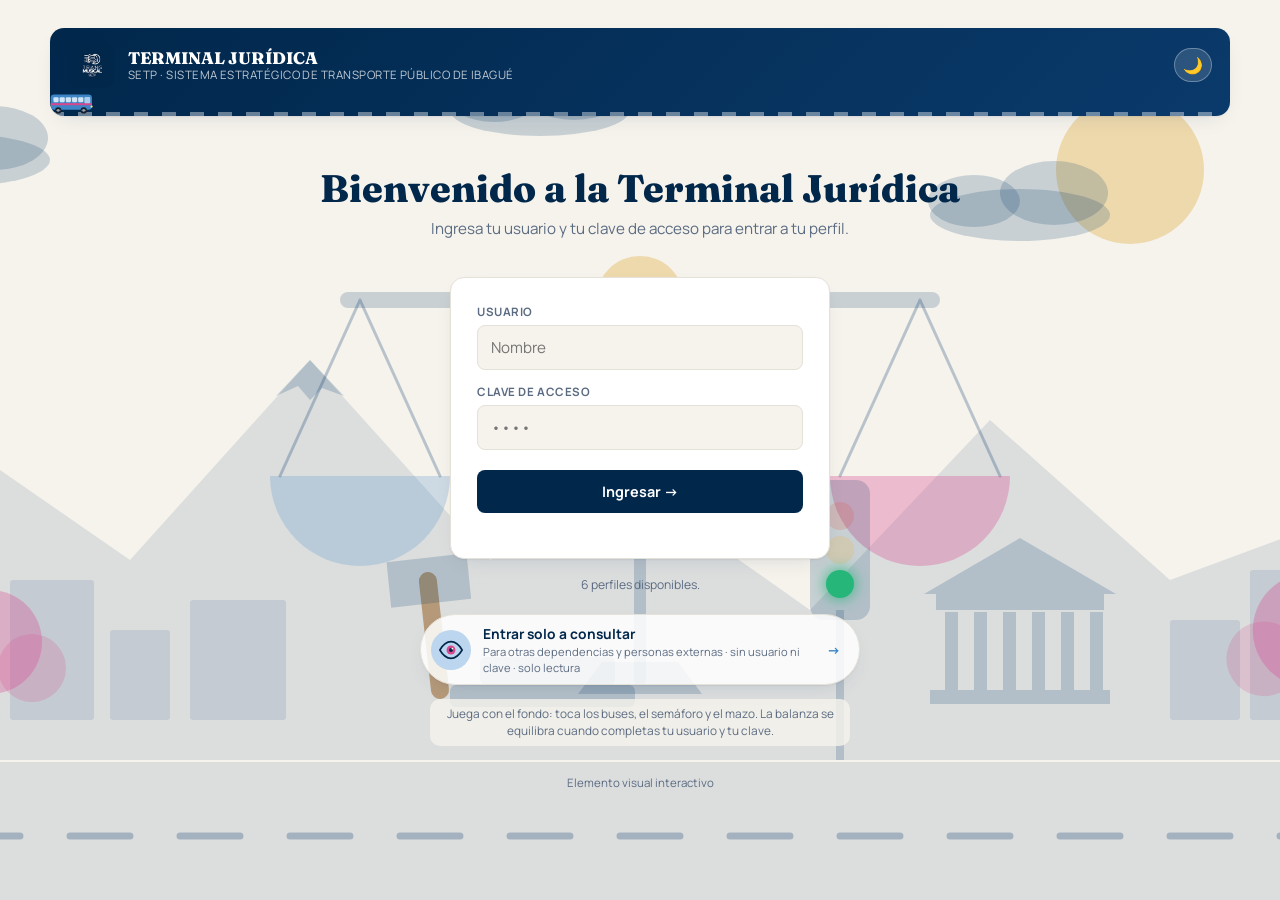
==== commit 9e526014: "Agrega el boton Entrar solo a consultar (consulta abierta de solo lectura) Co-Authored-By: Claude So" ====
--- a/index.html
+++ b/index.html
@@ -527,6 +527,28 @@
 .fv .raya{ stroke-dasharray:60 50; stroke-width:7; animation:rayaF 3s linear infinite; }
 @keyframes rayaF{ to{ stroke-dashoffset:-110; } }
 .nm-grid.quieta .nm-card{ animation:none; }
+
+/* ============================================================
+   V8: consulta abierta (solo lectura)
+   ============================================================ */
+.consulta-wrap{ display:flex; justify-content:center; margin:20px auto 0; padding:0 4px; }
+.btn-consulta{ display:flex; align-items:center; gap:12px; width:100%; max-width:440px; text-align:left; padding:9px 18px 9px 10px; border-radius:999px; border:1px solid var(--line); background:var(--paper); background:color-mix(in srgb, var(--paper) 84%, transparent); color:var(--ink); box-shadow:var(--shadow); transition:transform .25s ease, box-shadow .25s ease, border-color .25s ease; }
+.btn-consulta:hover:not(:disabled){ transform:translateY(-2px); border-color:var(--blue); }
+.btn-consulta:focus-visible{ outline:2px solid var(--blue); outline-offset:3px; }
+.btn-consulta:disabled{ opacity:.7; cursor:default; }
+.btn-consulta .ojo{ width:40px; height:40px; flex:none; border-radius:50%; background:var(--blue-soft); display:grid; place-items:center; }
+.btn-consulta .tx{ min-width:0; }
+.btn-consulta b{ display:block; font-size:.86rem; color:var(--title); }
+.btn-consulta small{ display:block; font-size:.7rem; color:var(--ink-soft); line-height:1.35; margin-top:1px; }
+.btn-consulta .flecha{ margin-left:auto; color:var(--blue); font-weight:800; transition:transform .25s ease; }
+.btn-consulta:hover:not(:disabled) .flecha{ transform:translateX(4px); }
+.btn-consulta .parpado{ transform-box:fill-box; transform-origin:center; animation:parpadeo 6s infinite; }
+.btn-consulta .iris{ animation:mira 7s ease-in-out infinite; }
+@keyframes parpadeo{ 0%,93%,100%{ transform:scaleY(1); } 96%{ transform:scaleY(.12); } }
+@keyframes mira{ 0%,100%{ transform:translateX(0); } 30%{ transform:translateX(2.4px); } 65%{ transform:translateX(-2.4px); } }
+.vg-guest{ background:var(--blue-soft); color:var(--title); border-radius:10px; padding:9px 12px; margin:0 0 12px; font-size:.82rem; line-height:1.45; }
+.consulta-card .nm-badge{ font-size:.72rem; }
+.fun-hint{ background:var(--cream); background:color-mix(in srgb, var(--cream) 80%, transparent); border-radius:10px; padding:6px 12px; }
 </style>
 </head>
 <body>
@@ -554,6 +576,7 @@
 let TODAY = (function(){ const d=new Date(); d.setHours(0,0,0,0); return d; })();
 let TOKEN = null, ME = null, PROFILES = [], CASOS = [];
 let viewTab = "mine", controlSelected = null;
+let INVITADO = false, CONSULTA_ACTIVA = true;   // INVITADO: consulta abierta de solo lectura (sin usuario ni clave)
 let mailMsg = {t:"", ok:true}, pwMsg = {t:"", ok:true};
 const mem = {};
 function store(k, v){
@@ -565,7 +588,7 @@
 /* Dos formas de hablar con el servidor:
    - dentro de la página de Apps Script: google.script.run
    - en la página alojada fuera de Google (GitHub Pages, tu sitio): fetch, que no depende de las cuentas de Google del navegador.
-   (Las barras de la dirección van escapadas: Google recorta el código que contenga "//" dentro de un texto.) */
+   (Las barras de la dirección van escapadas: Google recorta el código que tenga dos barras seguidas dentro de un texto.) */
 const API_URL = "https:\/\/script.google.com\/macros\/s\/AKfycbwh302sYjlWRCTS20Gxzsj8T_u7Iw7bmPA3d-RcVZ0bCPAmp0thRFHKaX_m3gfFpiTQNg\/exec";
 function api(fn, ...args){
   return (window.google && google.script && google.script.run) ? apiGoogle(fn, args) : apiWeb(fn, args);
@@ -600,7 +623,7 @@
 function fmt(dt){ if(!dt) return "—"; return String(dt.getDate()).padStart(2,"0")+"/"+String(dt.getMonth()+1).padStart(2,"0")+"/"+dt.getFullYear(); }
 function esc(s){ return (s==null?"":String(s)).replace(/[&<>"']/g, m=>({"&":"&amp;","<":"&lt;",">":"&gt;",'"':"&quot;","'":"&#39;"}[m])); }
 function iso(dt){ return dt.getFullYear()+"-"+String(dt.getMonth()+1).padStart(2,"0")+"-"+String(dt.getDate()).padStart(2,"0"); }
-function rolTexto(u){ return u.coord ? "Directora Jurídica" : "Profesional jurídica"; }
+function rolTexto(u){ if(INVITADO) return "Consulta de solo lectura"; return u.coord ? "Directora Jurídica" : "Profesional jurídica"; }
 
 /* ===================== NEGOCIO: días hábiles colombianos ===================== */
 function isBusinessDay(dt){
@@ -635,14 +658,22 @@
 function urgentListFor(pid, list){ return list.filter(x=>x.estado!=="respondido").sort((a,b)=>a.limite-b.limite); }
 
 /* ===================== CARGA DE DATOS ===================== */
-async function cargar(){
-  const r = await api("datos", TOKEN);
-  ME = r.yo;
+function aplicarDatos(r){
   PROFILES = r.usuarios.map(u=>Object.assign({}, u, {coord: u.rol==="coord"}));
   CASOS = r.casos;
   HOLIDAY_SET = new Set(r.festivos);
   TIPOS = r.tipos; DEPENDENCIAS = r.dependencias;
   const p = r.hoy.split("-"); TODAY = new Date(+p[0], +p[1]-1, +p[2]);
+}
+async function cargar(){
+  const r = await api("datos", TOKEN);
+  ME = r.yo; CONSULTA_ACTIVA = r.consultaPublica !== false;
+  aplicarDatos(r);
+}
+async function cargarPublico(){
+  const r = await api("datosPublicos");
+  ME = {id:"invitado", nombre:"Consulta abierta", rol:"invitado", correo:"", bloqueado:false};
+  aplicarDatos(r);
 }
 function miPerfil(){ return PROFILES.find(p=>p.id===ME.id) || {id:ME.id, nombre:ME.nombre, coord:ME.rol==="coord"}; }
 
@@ -668,19 +699,21 @@
 function guardarPendientes(){ return Promise.all([...dirty].map(id=>guardarYa(id))); }
 
 async function refrescar(){
-  if(!TOKEN) return;
+  if(!TOKEN && !INVITADO) return;
   await guardarPendientes();
   try{
     const antes = JSON.stringify(CASOS);
     const tabAntes = viewTab;
-    const r = await api("datos", TOKEN);
+    const r = INVITADO ? await api("datosPublicos") : await api("datos", TOKEN);
     if(viewTab==="mine" || tabAntes==="mine" || viewTab==="norma") return;      // no pisar la edición propia
     const a = document.activeElement;
     if(a && a.matches && a.matches("#vg-host input, #vg-host select")) return;   // está escribiendo un filtro: se actualiza en el próximo ciclo
     if(JSON.stringify(r.casos) !== antes){ CASOS = r.casos; PROFILES = r.usuarios.map(u=>Object.assign({}, u, {coord:u.rol==="coord"})); render(); }
-  }catch(e){ /* silencioso */ }
-}
-setInterval(()=>{ if(TOKEN && viewTab!=="mine" && viewTab!=="norma") refrescar(); }, 60000);
+  }catch(e){
+    if(INVITADO && /desactivada/.test(e.message)){ INVITADO = false; ME = null; renderLogin(e.message); }   // la Dirección apagó la consulta abierta
+  }
+}
+setInterval(()=>{ if((TOKEN || INVITADO) && viewTab!=="mine" && viewTab!=="norma") refrescar(); }, 60000);
 
 /* ===================== LOGIN ===================== */
 function renderLogin(msg){
@@ -705,6 +738,13 @@
       <div class="err" id="login-err">${esc(msg||"")}</div>
     </div>
     <div class="profiles-hint">6 perfiles disponibles.</div>
+    <div class="consulta-wrap">
+      <button type="button" class="btn-consulta" id="btn-consulta">
+        <span class="ojo"><svg viewBox="0 0 28 28" width="26" height="26" aria-hidden="true"><path class="parpado" d="M2 14c3.5-6 8-9 12-9s8.5 3 12 9c-3.5 6-8 9-12 9S5.5 20 2 14z" fill="none" stroke="var(--title)" stroke-width="1.8" stroke-linejoin="round"/><g class="iris"><circle cx="14" cy="14" r="4.8" fill="#D6488E"/><circle cx="14" cy="14" r="2.1" fill="#01274B"/><circle cx="15.5" cy="12.5" r=".95" fill="#fff"/></g></svg></span>
+        <span class="tx"><b>Entrar solo a consultar</b><small>Para otras dependencias y personas externas · sin usuario ni clave · solo lectura</small></span>
+        <span class="flecha" aria-hidden="true">→</span>
+      </button>
+    </div>
     <div class="fun-hint">Juega con el fondo: toca los buses, el semáforo y el mazo. La balanza se equilibra cuando completas tu usuario y tu clave.</div>
     <div class="footnote">Elemento visual interactivo</div>`;
   const userI=document.getElementById("in-user"), passI=document.getElementById("in-pass"),
@@ -734,6 +774,16 @@
   btn.addEventListener("click", tryLogin);
   passI.addEventListener("keydown", e=>{ if(e.key==="Enter") tryLogin(); });
   userI.addEventListener("keydown", e=>{ if(e.key==="Enter") passI.focus(); });
+  const bc = document.getElementById("btn-consulta");
+  bc.addEventListener("click", async ()=>{
+    const t = bc.querySelector("b"), antes = t.textContent;
+    bc.disabled = true; t.textContent = "Abriendo la consulta…"; err.textContent = "";
+    try{
+      await cargarPublico();
+      INVITADO = true; TOKEN = null; store("tj_token", null); viewTab = "general";
+      render();
+    }catch(e){ err.textContent = e.message; t.textContent = antes; bc.disabled = false; }
+  });
   wireFondo(); wireTema();
 }
 
@@ -747,7 +797,7 @@
       <div class="spacer"></div>
       <div class="who"><b>${esc(profile.nombre)}</b>SETP · Dependencia Jurídica</div>
       ${temaBtn()}
-      <button class="logout-btn" id="btn-logout">Cerrar sesión</button>
+      <button class="logout-btn" id="btn-logout">${INVITADO ? "Salir" : "Cerrar sesión"}</button>
     </div>`;
 }
 
@@ -1385,11 +1435,14 @@
 
 /* ===================== DASHBOARD ===================== */
 function render(){
-  if(!TOKEN || !ME){ renderLogin(); return; }
+  if(!INVITADO && (!TOKEN || !ME)){ renderLogin(); return; }
   const profile = miPerfil();
-  const tabs = profile.coord
+  const tabs = INVITADO
+    ? [["general","Vista general"],["norma","Normativa"]]
+    : profile.coord
     ? [["mine","Mis procesos"],["general","Vista general"],["control","Control operativo"],["norma","Normativa"]]
     : [["mine","Mis procesos"],["general","Vista general"],["norma","Normativa"]];
+  if(INVITADO && viewTab!=="norma") viewTab="general";
   if(viewTab==="control" && !profile.coord) viewTab="mine";
   const app = document.getElementById("app");
   app.innerHTML = `
@@ -1401,6 +1454,7 @@
     <div class="footnote">Terminal Jurídica · SETP Ibagué</div>`;
   wireTema();
   document.getElementById("btn-logout").addEventListener("click", async ()=>{
+    if(INVITADO){ INVITADO = false; ME = null; renderLogin(); return; }
     await guardarPendientes();
     try{ await api("salir", TOKEN); }catch(e){}
     TOKEN=null; ME=null; store("tj_token", null); renderLogin();
@@ -1500,6 +1554,7 @@
   {k:"ubicacion", l:"Ubicación / enlace del expediente", t:"txt"}
 ];
 
+function vgCols(){ return INVITADO ? VG_COLS.filter(c=>c.k!=="ubicacion") : VG_COLS; }
 function vgNorm(s){ return String(s==null?"":s).normalize("NFD").replace(/[̀-ͯ]/g,"").toLowerCase(); }
 function vgRows(){
   return PROFILES.flatMap(p => computeAll(p.id).map(x => Object.assign({}, x, {
@@ -1556,7 +1611,7 @@
     <td class="mono">${fmt(r.limite)}</td>
     <td>${estadoPill(r.estado)}</td>
     <td class="mono" style="text-align:right">${r.diasV===null?"—":r.diasV}</td>
-    <td>${esc(r.ubicacion||"—")}</td>
+    ${INVITADO ? "" : `<td>${esc(r.ubicacion||"—")}</td>`}
   </tr>`;
 }
 function vgMarkup(){
@@ -1584,8 +1639,8 @@
     </div>
     <div class="tbl-scroll"><table>
       <thead>
-        <tr>${VG_COLS.map(c=>`<th class="vg-th" data-vs="${c.k}" tabindex="0" role="button" title="Ordenar por ${esc(c.l)}">${esc(c.l)}<span class="ar">↕</span></th>`).join("")}</tr>
-        <tr class="vg-filters">${VG_COLS.map(c=>`<th>${filtro(c)}</th>`).join("")}</tr>
+        <tr>${vgCols().map(c=>`<th class="vg-th" data-vs="${c.k}" tabindex="0" role="button" title="Ordenar por ${esc(c.l)}">${esc(c.l)}<span class="ar">↕</span></th>`).join("")}</tr>
+        <tr class="vg-filters">${vgCols().map(c=>`<th>${filtro(c)}</th>`).join("")}</tr>
       </thead>
       <tbody></tbody>
     </table></div>`;
@@ -1595,7 +1650,7 @@
   const host = document.getElementById("vg-host");
   const tbody = host && host.querySelector("tbody"); if(!tbody) return;
   const all = vgRows(), list = vgFiltrar(all);
-  tbody.innerHTML = list.length ? list.map(vgFila).join("") : `<tr><td colspan="${VG_COLS.length}" class="empty-row">Ninguna actuación coincide con los filtros elegidos.</td></tr>`;
+  tbody.innerHTML = list.length ? list.map(vgFila).join("") : `<tr><td colspan="${vgCols().length}" class="empty-row">Ninguna actuación coincide con los filtros elegidos.</td></tr>`;
   host.querySelector("#vg-count").textContent = vgConteo(list.length, all.length);
   host.querySelector("#vg-clear").hidden = !vgActivos();
   host.querySelectorAll("th[data-vs]").forEach(th=>{
@@ -1631,6 +1686,7 @@
   </div>
   <div class="card" style="margin-top:16px">
     <h2>🗂️ Vista general del área jurídica <span class="readonly-note">🔒 Solo lectura</span></h2>
+    ${INVITADO ? '<p class="vg-guest">👀 Estás en la <b>consulta abierta</b>: puedes ver el estado de los procesos del área jurídica, pero no editar nada. Por seguridad no se muestran los correos ni los enlaces de los expedientes.</p>' : ""}
     <p class="vg-tip">Procesos de los 6 perfiles. Haz clic en el título de una columna para ordenarla (de menor a mayor o al revés; en fechas, de la más antigua a la más reciente) y usa los filtros de abajo para ver solo lo que buscas. Cada quien edita únicamente su propia mesa de casos, en "Mis procesos".</p>
     <div id="vg-host"></div>
   </div>`;
@@ -1685,6 +1741,14 @@
         <label>👤 Profesional:</label>
         <select id="ctrl-select">${staff.map(p=>`<option value="${p.id}" ${p.id===sel.id?'selected':''}>${esc(p.nombre.replace('Jurídica ',''))}</option>`).join("")}</select>
       </div>
+    </div>
+    <div class="card consulta-card">
+      <div class="selector-row">
+        <label>🌐 Consulta abierta:</label>
+        <span class="nm-badge ${CONSULTA_ACTIVA ? "ley" : "juez"}">${CONSULTA_ACTIVA ? "Activa" : "Desactivada"}</span>
+        <button type="button" class="btn-sec" id="btn-consulta-sw" style="margin:0">${CONSULTA_ACTIVA ? "Desactivar" : "Activar"}</button>
+      </div>
+      <p class="vg-tip" style="margin:8px 0 0">Con el botón “Entrar solo a consultar” de la portada, otras dependencias y personas externas ven la tabla general sin usuario ni clave. No ven correos ni enlaces de expedientes y no pueden editar. Puedes apagarla cuando quieras.</p>
     </div>
     ${alertBanner(cnt)}
     <div class="kpis">
@@ -1737,6 +1801,11 @@
     </div>
   `;
   document.getElementById("ctrl-select").addEventListener("change", e=>{ controlSelected = e.target.value; render(); });
+  document.getElementById("btn-consulta-sw").addEventListener("click", async e=>{
+    e.currentTarget.disabled = true;
+    try{ const r = await api("consultaPublica", TOKEN, !CONSULTA_ACTIVA); CONSULTA_ACTIVA = !!r.consultaPublica; }catch(err){ /* se vuelve a pintar con el estado anterior */ }
+    render();
+  });
 }
 
 
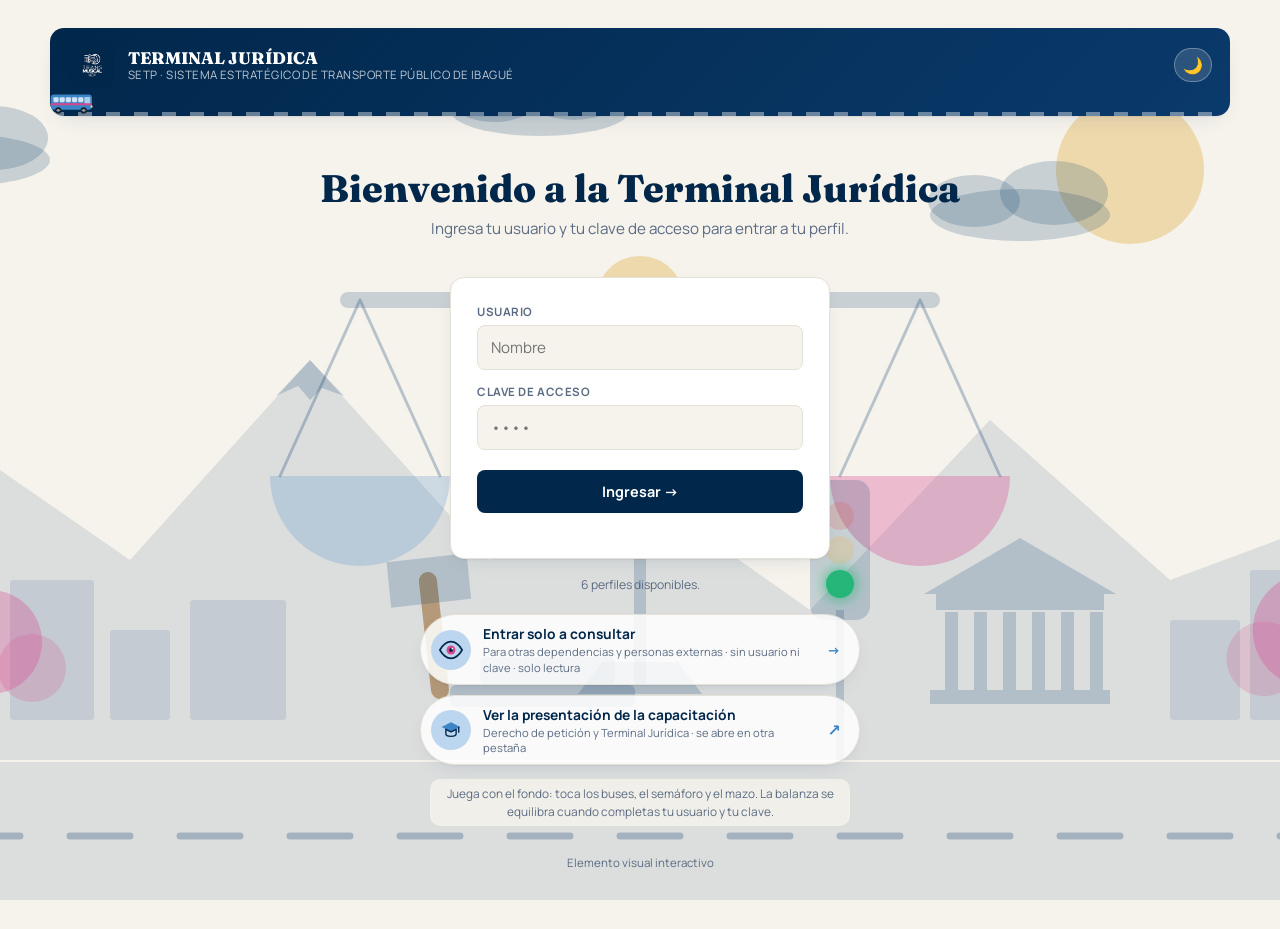
==== commit eac9f24e: "Publicar la capacitación y el cuestionario tipo Kahoot Página estática de la capacitación (Derecho d" ====
--- a/index.html
+++ b/index.html
@@ -531,8 +531,9 @@
 /* ============================================================
    V8: consulta abierta (solo lectura)
    ============================================================ */
-.consulta-wrap{ display:flex; justify-content:center; margin:20px auto 0; padding:0 4px; }
-.btn-consulta{ display:flex; align-items:center; gap:12px; width:100%; max-width:440px; text-align:left; padding:9px 18px 9px 10px; border-radius:999px; border:1px solid var(--line); background:var(--paper); background:color-mix(in srgb, var(--paper) 84%, transparent); color:var(--ink); box-shadow:var(--shadow); transition:transform .25s ease, box-shadow .25s ease, border-color .25s ease; }
+.consulta-wrap{ display:flex; flex-direction:column; align-items:center; gap:10px; margin:20px auto 0; padding:0 4px; }
+.btn-consulta{ display:flex; align-items:center; gap:12px; width:100%; max-width:440px; text-align:left; padding:9px 18px 9px 10px; border-radius:999px; border:1px solid var(--line); background:var(--paper); background:color-mix(in srgb, var(--paper) 84%, transparent); color:var(--ink); text-decoration:none; box-shadow:var(--shadow); transition:transform .25s ease, box-shadow .25s ease, border-color .25s ease; }
+.btn-presentacion .ojo{ background:var(--ocobo-soft); }
 .btn-consulta:hover:not(:disabled){ transform:translateY(-2px); border-color:var(--blue); }
 .btn-consulta:focus-visible{ outline:2px solid var(--blue); outline-offset:3px; }
 .btn-consulta:disabled{ opacity:.7; cursor:default; }
@@ -744,6 +745,11 @@
         <span class="tx"><b>Entrar solo a consultar</b><small>Para otras dependencias y personas externas · sin usuario ni clave · solo lectura</small></span>
         <span class="flecha" aria-hidden="true">→</span>
       </button>
+      <a class="btn-consulta btn-presentacion" href="https://mtricasfrias.github.io/terminal-juridica-web/capacitacion.html" target="_blank" rel="noopener noreferrer">
+        <span class="ojo"><svg viewBox="0 0 28 28" width="24" height="24" aria-hidden="true"><path d="M3 10.5L14 5l11 5.5-11 5.5z" fill="var(--blue)"/><path d="M8 13.2v5.3c0 1.6 2.7 3 6 3s6-1.4 6-3v-5.3l-6 3z" fill="none" stroke="var(--title)" stroke-width="1.6" stroke-linejoin="round"/><path d="M23 11v5.5" stroke="var(--title)" stroke-width="1.6" stroke-linecap="round"/></svg></span>
+        <span class="tx"><b>Ver la presentación de la capacitación</b><small>Derecho de petición y Terminal Jurídica · se abre en otra pestaña</small></span>
+        <span class="flecha" aria-hidden="true">↗</span>
+      </a>
     </div>
     <div class="fun-hint">Juega con el fondo: toca los buses, el semáforo y el mazo. La balanza se equilibra cuando completas tu usuario y tu clave.</div>
     <div class="footnote">Elemento visual interactivo</div>`;
@@ -761,10 +767,12 @@
     if(!userI.value.trim() || !passI.value){ err.textContent="Escribe tu usuario y tu clave."; return; }
     btn.disabled=true; btn.textContent="Ingresando…"; err.textContent="";
     try{
-      const r = await api("login", userI.value, passI.value);
+      // login + datos en un solo viaje al servidor (cada llamada a Apps Script cuesta 1-3 s: hacerlo en dos pasos se sentía muy lento)
+      const r = await api("loginYDatos", userI.value, passI.value);
       TOKEN = r.token; store("tj_token", TOKEN);
+      ME = r.yo; CONSULTA_ACTIVA = r.consultaPublica !== false; aplicarDatos(r);
       if(fondo && !REDUCE){ fondo.classList.add("st-ok"); await new Promise(res=>setTimeout(res, 900)); }   // el mazo golpea y la balanza se equilibra
-      await cargar(); viewTab="mine"; controlSelected=null; mailMsg={t:"",ok:true}; pwMsg={t:"",ok:true};
+      viewTab="mine"; controlSelected=null; mailMsg={t:"",ok:true}; pwMsg={t:"",ok:true};
       render();
     }catch(e){
       err.textContent=e.message; passI.value=""; btn.disabled=false; btn.textContent="Ingresar →";
@@ -1163,11 +1171,6 @@
    puntos:["Art. 62: en los plazos de días de las leyes y actos oficiales se entienden suprimidos los feriados y de vacante, salvo que se diga lo contrario.","Los plazos de meses y años se cuentan por calendario; si el último día es feriado, se extienden hasta el primer día hábil."],
    tipos:"*", uso:"Por esto la página cuenta solo días hábiles al calcular la fecha límite.",
    url:"www.funcionpublica.gov.co/eva/gestornormativo/norma.php?i=8426"},
-  {id:"l51", nivel:"ley", nombre:"Ley 51 de 1983 (Ley Emiliani)", titulo:"Festivos y descanso remunerado",
-   resumen:"Traslada varios festivos al lunes siguiente.",
-   puntos:["Se trasladan al lunes: 6 de enero, 19 de marzo, 29 de junio, 15 de agosto, 12 de octubre, 1 y 11 de noviembre, Ascensión, Corpus Christi y Sagrado Corazón.","La página trae los festivos de 2026 a 2028; conviene actualizarlos cada año."],
-   tipos:"*", uso:"Estos festivos se excluyen al calcular fechas límite y al enviar recordatorios.",
-   url:"www.funcionpublica.gov.co/eva/gestornormativo/norma.php?i=4954"},
   {id:"l1581", nivel:"ley", nombre:"Ley 1581 de 2012", titulo:"Protección de datos personales (habeas data)",
    resumen:"Protege los datos personales guardados en bases de datos.",
    puntos:["Art. 1: desarrolla el derecho a conocer, actualizar y rectificar la información recogida en bases de datos (art. 15 de la Constitución).","La página guarda solo lo necesario: nombre, correo de trabajo y datos de cada actuación."],
@@ -1186,7 +1189,7 @@
   {id:"i_calc", nivel:"interno", nombre:"Cómputo de días hábiles", titulo:"Cómo se calcula la fecha límite",
    resumen:"La fecha límite es la recepción más el término, contando solo días hábiles.",
    puntos:["El término empieza a contar desde el día siguiente a la recepción.","Cuentan de lunes a viernes que no sean festivos de Colombia.","Los festivos de 2026 a 2028 están cargados en el sistema.","Con esa fecha se calculan el semáforo, la ruta de plazos y los recordatorios."],
-   tipos:"*", siempre:true, uso:"Columna “Fecha límite” y todo lo que depende de ella. Base: Ley 4 de 1913 y Ley 51 de 1983.", url:null},
+   tipos:"*", siempre:true, uso:"Columna “Fecha límite” y todo lo que depende de ella. Base: Ley 4 de 1913.", url:null},
   {id:"i_sem", nivel:"interno", nombre:"Semáforo de estados", titulo:"Verde, ámbar, rojo y azul",
    resumen:"Cada actuación tiene un color según cuánto plazo le queda.",
    puntos:["Verde (vigente): le quedan más de 3 días hábiles.","Ámbar (próximo a vencer): le quedan 3 días hábiles o menos.","Rojo (vencido): pasó la fecha límite y no hay respuesta.","Azul (respondido): ya tiene fecha de respuesta."],
@@ -1209,7 +1212,7 @@
    tipos:"*", uso:"Sin servidores propios que mantener.", url:null}
 ];
 const TIPO_INFO = {
-  "DERECHO DE PETICIÓN (GENERAL)": {q:"ley", base:["cp","l1755","l4","l51"], txt:"Toda petición debe resolverse en 15 días (Ley 1755 de 2015, art. 14). Los días se cuentan como hábiles."},
+  "DERECHO DE PETICIÓN (GENERAL)": {q:"ley", base:["cp","l1755","l4"], txt:"Toda petición debe resolverse en 15 días (Ley 1755 de 2015, art. 14). Los días se cuentan como hábiles."},
   "DERECHO DE PETICIÓN (DOCUMENTOS / INFORMACIÓN)": {q:"ley", base:["l1755","l1712","l4"], txt:"Las solicitudes de documentos e información se resuelven en 10 días. Si no se responde en ese plazo, se entiende aceptada la solicitud (art. 14)."},
   "DERECHO DE PETICIÓN (CONSULTA)": {q:"ley", base:["l1755","l4"], txt:"Las consultas a las autoridades sobre asuntos a su cargo se resuelven en 30 días (art. 14)."},
   "PQR": {q:"ley", base:["cp","l1755","l4"], txt:"Las quejas y los reclamos son peticiones: se manejan con el término general de 15 días."},
